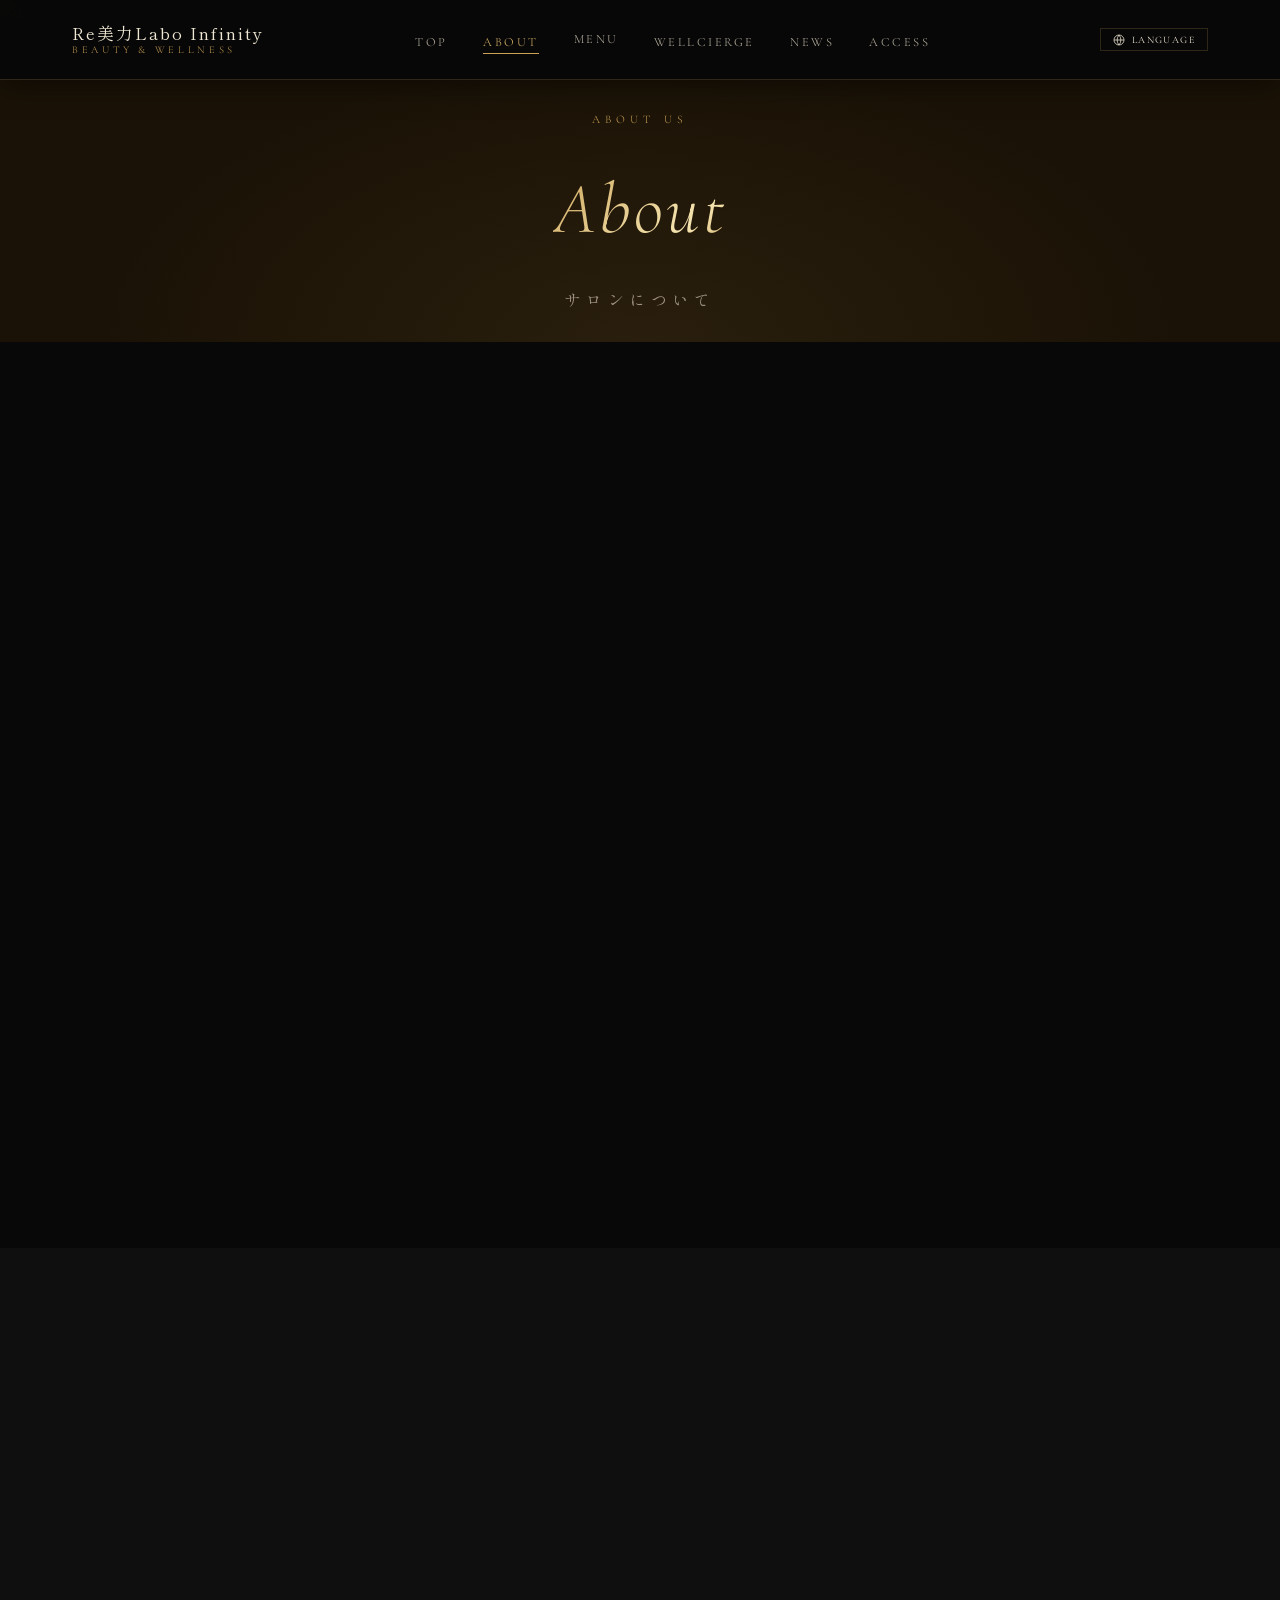
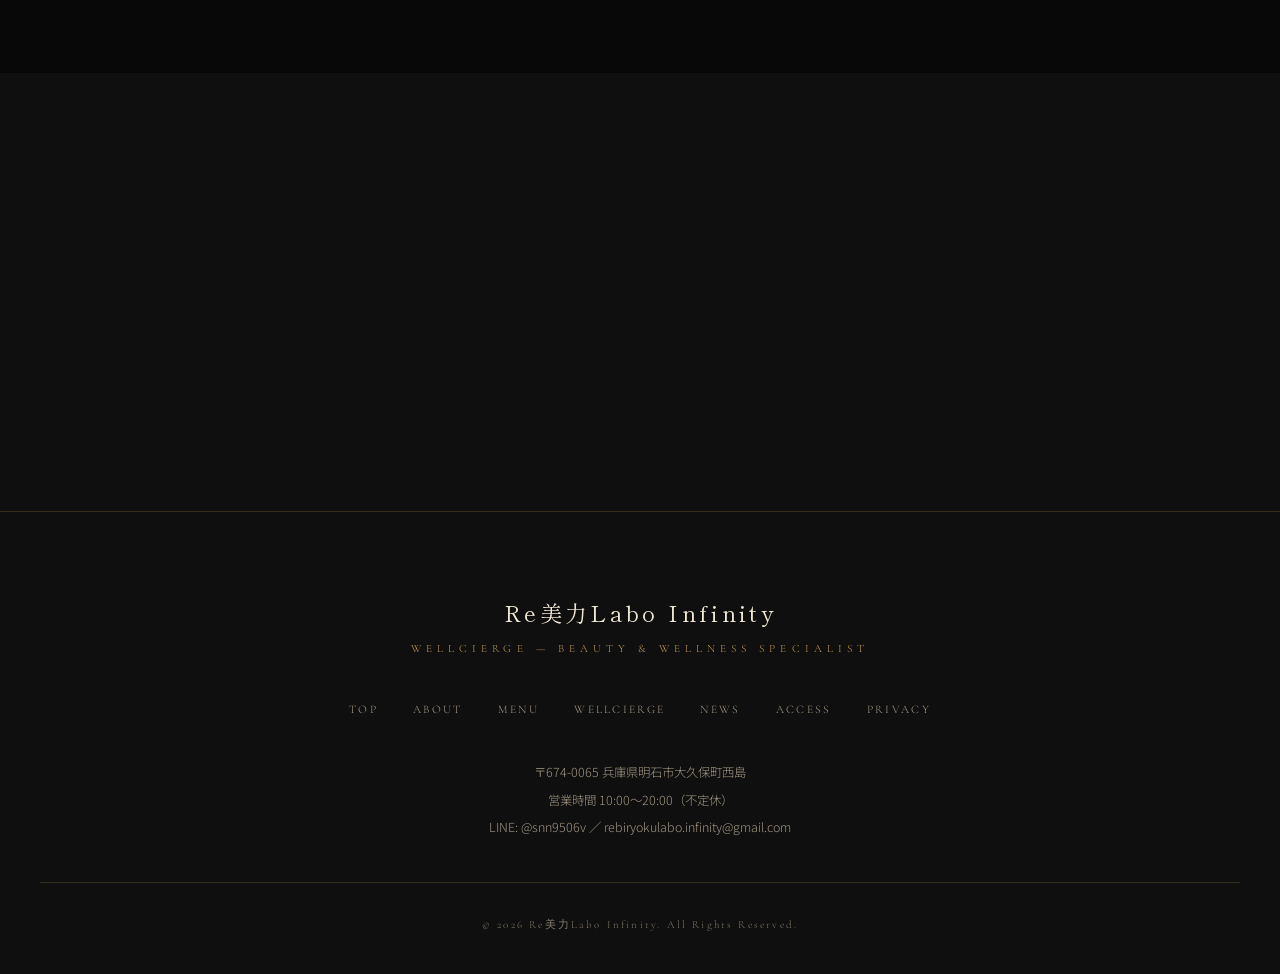
==== about.html @ 1c331833 "Add files via upload" ====
<!DOCTYPE html>
<html lang="ja">
<head>
  <meta charset="UTF-8">
  <meta name="viewport" content="width=device-width, initial-scale=1.0">
  <title>About | Re美力Labo Infinity</title>
  <meta name="description" content="Re美力Labo Infinityのコンセプトと想いをご紹介します。明石市の隠れ家サロン＆スクール。">
  <link rel="icon" type="image/png" href="images/logo-black店名無し.png">
  <meta property="og:site_name" content="Re美力Labo Infinity">
  <meta property="og:title" content="About | Re美力Labo Infinity">
  <meta property="og:description" content="Re美力Labo Infinityのコンセプトと想いをご紹介します。明石市の隠れ家サロン＆スクール。">
  <meta property="og:type" content="website">
  <meta property="og:url" content="https://rebiryoku-infinity.netlify.app/about.html">
  <meta property="og:image" content="https://rebiryoku-infinity.netlify.app/lp/images/サロンイメージ画像.png">
  <meta name="twitter:card" content="summary_large_image">
  <link rel="stylesheet" href="css/style.css">
</head>
<body>

  <!-- ===== HEADER ===== -->
  <header class="site-header scrolled" id="site-header">
    <nav class="nav-inner">
      <a href="index.html" class="site-logo">
        <span class="logo-main">Re美力Labo Infinity</span>
        <span class="logo-sub">Beauty &amp; Wellness</span>
      </a>
      <ul class="nav-links">
        <li><a href="index.html">Top</a></li>
        <li><a href="about.html" class="active">About</a></li>
        <li class="nav-menu-dropdown" id="nav-menu-dropdown">
          <a href="menu.html#salon" class="nav-menu-btn" id="nav-menu-btn">Menu</a>
          <ul class="nav-menu-list" role="menu">
            <li><a href="menu.html#salon" role="menuitem">Salon</a></li>
            <li><a href="menu.html#saloncar" role="menuitem">Salon Car</a></li>
            <li><a href="menu.html#school" role="menuitem">School</a></li>
          </ul>
        </li>
        <li><a href="wellcierge.html">Wellcierge</a></li>
        <li><a href="news.html">News</a></li>
        <li><a href="access.html">Access</a></li>
      </ul>
      <div class="lang-dropdown" id="lang-dropdown">
        <button class="lang-dropdown-btn" id="lang-dropdown-btn" aria-haspopup="true" aria-expanded="false">
          <svg width="12" height="12" viewBox="0 0 24 24" fill="none" stroke="currentColor" stroke-width="1.5"><circle cx="12" cy="12" r="10"/><path d="M2 12h20M12 2a15.3 15.3 0 010 20M12 2a15.3 15.3 0 000 20"/></svg>
          Language
        </button>
        <ul class="lang-dropdown-menu" role="menu">
          <li><button class="lang-option active" data-lang="ja" role="menuitem">日本語</button></li>
          <li><button class="lang-option" data-lang="en" role="menuitem">English</button></li>
          <li><button class="lang-option" data-lang="fr" role="menuitem">Français</button></li>
          <li><button class="lang-option" data-lang="zh-CN" role="menuitem">中文（简体）</button></li>
          <li><button class="lang-option" data-lang="zh-TW" role="menuitem">中文（繁體）</button></li>
          <li><button class="lang-option" data-lang="ko" role="menuitem">한국어</button></li>
        </ul>
      </div>
      <button class="hamburger" aria-label="メニュー">
        <span></span><span></span><span></span>
      </button>
    </nav>
  </header>

  <nav class="mobile-nav">
    <a href="index.html">Top</a>
    <a href="about.html">About</a>
    <a href="menu.html">Menu</a>
    <a href="wellcierge.html">Wellcierge</a>
    <a href="news.html">News</a>
    <a href="access.html">Access</a>
  </nav>

  <!-- ===== PAGE HERO ===== -->
  <div class="page-hero">
    <img class="page-hero-image" src="images/バナー１.png" alt="About" fetchpriority="high">
    <div class="page-hero-content">
      <span class="page-hero-tag">About Us</span>
      <h1 class="page-hero-title gold-text">About</h1>
      <p class="page-hero-title-jp">サロンについて</p>
    </div>
  </div>

  <!-- ===== CONCEPT ===== -->
  <section>
    <div class="section-inner">
      <div class="about-concept fade-in">
        <span class="section-tag">Our Philosophy</span>
        <h2 class="section-title" style="margin-bottom:2rem;">
          美しさは、外側だけではない。
        </h2>
        <div class="ornament">
          <div class="ornament-line"></div>
          <div class="ornament-diamond"></div>
          <div class="ornament-line"></div>
        </div>
        <p class="about-lead">
          「Re美力」——それは、あなたの中に眠る<br>
          本来の美しさを取り戻すこと。
        </p>
        <p class="about-body">
          現代の女性たちは毎日忙しく、自分自身のケアを後回しにしがちです。でも、本当の美しさは外側だけを整えることではありません。身体の内側から健康であること、心が満たされていること——そのすべてが揃ったとき、人は本当の輝きを放ちます。<br><br>
          Re美力Labo Infinityは、「美容」と「健康」を切り離して考えないサロンです。最先端の美容機器を使ったボディメイクから、頭蓋骨調整・よもぎ蒸し・耳ツボといった東洋医学的アプローチまで、お客様の状態に合わせた最適なケアをご提案します。<br><br>
          また、サロン施術だけでなく、知識と技術をお伝えするスクールも開講。「もっと多くの方に美と健康をお届けしたい」という想いから、各種認定講座も展開しています。<br><br>
          さらに、来店が難しい方のために移動サロンカーでのアウトリーチサービスも行っています。あなたのいる場所へ、本格的な美容体験をお届けします。
        </p>
      </div>
    </div>
  </section>

  <!-- ===== FEATURES ===== -->
  <section class="bg-medium">
    <div class="section-inner">
      <div class="section-header fade-in">
        <span class="section-tag">Features</span>
        <h2 class="section-title-en">What We Offer</h2>
        <div class="section-divider"></div>
        <p class="section-subtitle">Re美力Labo Infinityが選ばれる理由</p>
      </div>

      <div class="feature-grid">
        <div class="feature-item fade-in delay-1">
          <div class="feature-number">01</div>
          <div class="feature-title">トータルビューティケア</div>
          <p class="feature-desc">
            エステ・脂肪冷却・よもぎ蒸し・頭蓋骨調整など、外側と内側の両面からアプローチ。一つのサロンで多彩なケアが受けられます。
          </p>
        </div>
        <div class="feature-item fade-in delay-2">
          <div class="feature-number">02</div>
          <div class="feature-title">隠れ家プライベートサロン</div>
          <p class="feature-desc">
            完全プライベート空間の隠れ家サロン。周りの目を気にせず、自分だけの特別な時間をゆったりお過ごしいただけます。
          </p>
        </div>
        <div class="feature-item fade-in delay-3">
          <div class="feature-number">03</div>
          <div class="feature-title">移動サロンカー</div>
          <p class="feature-desc">
            来店が難しい方のために、本格サロン設備を搭載した移動サロンカーでご自宅やご希望の場所へお伺いします。
          </p>
        </div>
        <div class="feature-item fade-in delay-1">
          <div class="feature-number">04</div>
          <div class="feature-title">資格豊富なスペシャリスト</div>
          <p class="feature-desc">
            上級エステティシャン・健康管理士・コスメコンシェルジュなど多数の資格を持つWellciergeが、確かな知識と技術でサポートします。
          </p>
        </div>
        <div class="feature-item fade-in delay-2">
          <div class="feature-number">05</div>
          <div class="feature-title">プロが教えるスクール</div>
          <p class="feature-desc">
            頭蓋骨調整・脱毛・耳ツボなど、即戦力になる技術を習得できる各種認定講座を開講しています。サロン開業に向けたコンサルティングも可能です。
          </p>
        </div>
        <div class="feature-item fade-in delay-3">
          <div class="feature-number">06</div>
          <div class="feature-title">柔軟な営業時間</div>
          <p class="feature-desc">
            10:00〜20:00を基本に、営業時間外のご要望も応相談。お忙しい方のライフスタイルに合わせてご対応します。お気軽にご相談ください。
          </p>
        </div>
      </div>
    </div>
  </section>

  <!-- ===== CONCEPT IMAGE ===== -->
  <section>
    <div class="section-inner">
      <div class="concept-grid">
        <div class="concept-text fade-in-left">
          <span class="section-tag">Salon Car</span>
          <h2 class="section-title">あなたのもとへ、<br>サロンが来る。</h2>
          <div class="ornament">
            <div class="ornament-line"></div>
            <div class="ornament-diamond"></div>
            <div class="ornament-line"></div>
          </div>
          <p class="concept-body">
            「サロンに行きたいけど、なかなか時間が取れない」「子育て中で外出が難しい」——そんな悩みを抱える方はもちろん、「男性だけどケアに興味がある」「サロンに入るのはちょっと勇気がいる」と感じている方にも、移動サロンカーならご安心いただけます。完全プライベートな空間で、性別・年齢を問わずお気軽にご利用いただけます。<br><br>
            本格的なサロン設備を備えたカーに乗って、ご自宅やご希望の場所に直接お伺いします。場所を選ばず、プロの施術をご体験いただけます。<br><br>
            イベントや企業の福利厚生サービスとしてもご活用いただけます。社員の健康増進・リフレッシュに、職場の駐車場へお伺いすることも可能です。まずはお気軽にご相談ください。
          </p>
          <a href="menu.html" class="btn btn-gold"><span>サロンカーメニューを見る</span></a>
        </div>
        <div class="concept-image-wrap fade-in-right">
          <img src="images/TOPサロンカーメニューページ用画像.png" alt="移動サロンカー">
        </div>
      </div>
    </div>
  </section>

  <!-- ===== CTA ===== -->
  <section class="bg-medium" style="padding: 5rem 2rem; text-align: center;">
    <div class="section-inner">
      <div class="fade-in">
        <span class="section-tag">Let's Begin</span>
        <h2 class="section-title" style="margin-bottom:1rem;">まずはお気軽にご相談を</h2>
        <p class="section-subtitle" style="margin-top:0; margin-bottom:3rem;">
          初めての方もお気軽にどうぞ。<br>あなたに合ったメニューをご提案いたします。
        </p>
        <div class="sns-links">
          <a href="https://line.me/ti/p/@snn9506v" class="sns-link" target="_blank" rel="noopener">
            LINE で相談する
          </a>
          <a href="https://docs.google.com/forms/d/e/1FAIpQLSfiTeY6coS5xLp5Zf1o92QB1NUmzGNv9Fzl4UUfUg1ZlBwT3A/viewform?usp=header" class="sns-link" target="_blank" rel="noopener">
            お問い合わせフォーム
          </a>
        </div>
      </div>
    </div>
  </section>

  <!-- ===== FOOTER ===== -->
  <footer class="site-footer">
    <div class="footer-inner">
      <div class="footer-logo">Re美力Labo Infinity</div>
      <div class="footer-logo-sub">Wellcierge — Beauty &amp; Wellness Specialist</div>
      <nav class="footer-nav">
        <a href="index.html">Top</a>
        <a href="about.html">About</a>
        <a href="menu.html">Menu</a>
        <a href="wellcierge.html">Wellcierge</a>
        <a href="news.html">News</a>
        <a href="access.html">Access</a>
        <a href="privacy.html">Privacy</a>
      </nav>
      <div class="footer-info">
        〒674-0065 兵庫県明石市大久保町西島<br>
        営業時間 10:00〜20:00（不定休）<br>
        LINE: @snn9506v ／ rebiryokulabo.infinity@gmail.com
      </div>
      <div class="footer-copy">
        &copy; 2026 Re美力Labo Infinity. All Rights Reserved.
      </div>
    </div>
  </footer>

  <div id="google_translate_element" style="display:none;"></div>
  <script src="https://translate.google.com/translate_a/element.js?cb=googleTranslateElementInit"></script>
  <script src="js/news-data.js"></script>
  <script src="js/main.js"></script>
</body>
</html>
---- css/style.css ----
/* ===================================
   Re美力Labo Infinity - Main Stylesheet
   =================================== */

@import url('https://fonts.googleapis.com/css2?family=Cormorant+Garamond:ital,wght@0,300;0,400;0,500;0,600;1,300;1,400;1,500&family=Shippori+Mincho:wght@400;500;600;700&family=Noto+Sans+JP:wght@300;400;500&display=swap');

/* ===================================
   CSS Variables
   =================================== */
:root {
  --bg-dark: #080808;
  --bg-medium: #0f0f0f;
  --bg-card: #161616;
  --bg-card-hover: #1e1e1e;

  --gold: #C9A055;
  --gold-light: #DDB96B;
  --gold-pale: #E8CE90;
  --gold-shimmer: #F5E4B0;
  --cream: #F0E8D5;
  --rose-gold: #C4867A;

  --text-primary: #E8E0D0;
  --text-secondary: #C0B8A8;
  --text-muted: #A09585;

  --border-gold: rgba(201, 160, 85, 0.2);
  --border-gold-hover: rgba(201, 160, 85, 0.5);

  --font-jp-serif: 'Shippori Mincho', 'Times New Roman', serif;
  --font-en-serif: 'Cormorant Garamond', Georgia, serif;
  --font-jp-sans: 'Noto Sans JP', sans-serif;

  --transition: all 0.4s cubic-bezier(0.25, 0.46, 0.45, 0.94);
  --transition-fast: all 0.25s ease;

  --shadow-gold: 0 8px 40px rgba(201, 160, 85, 0.12);
  --shadow-card: 0 8px 40px rgba(0, 0, 0, 0.6);

  --max-width: 1200px;
  --nav-height: 80px;
}

/* ===================================
   Reset & Base
   =================================== */
*, *::before, *::after {
  box-sizing: border-box;
  margin: 0;
  padding: 0;
}

html {
  scroll-behavior: smooth;
}

body {
  background-color: var(--bg-dark);
  color: var(--text-primary);
  font-family: var(--font-jp-sans);
  font-weight: 300;
  line-height: 1.8;
  overflow-x: hidden;
}

img {
  max-width: 100%;
  height: auto;
  display: block;
}

a {
  color: inherit;
  text-decoration: none;
}

ul { list-style: none; }

/* ===================================
   Typography Utilities
   =================================== */
.section-tag {
  font-family: var(--font-en-serif);
  font-size: 0.72rem;
  letter-spacing: 0.4em;
  color: var(--gold);
  text-transform: uppercase;
  display: block;
  margin-bottom: 1rem;
}

.section-title {
  font-family: var(--font-jp-serif);
  font-size: clamp(1.8rem, 4vw, 2.8rem);
  font-weight: 500;
  line-height: 1.4;
  color: var(--cream);
}

.section-title-en {
  font-family: var(--font-en-serif);
  font-size: clamp(2rem, 5vw, 3.5rem);
  font-weight: 300;
  font-style: italic;
  color: var(--gold-pale);
  letter-spacing: 0.05em;
}

.section-subtitle {
  font-size: 0.88rem;
  color: var(--text-secondary);
  line-height: 2.2;
  margin-top: 1.5rem;
}

.gold-text {
  background: linear-gradient(
    135deg,
    var(--gold) 0%,
    var(--gold-shimmer) 45%,
    var(--gold) 65%,
    var(--gold-light) 100%
  );
  background-size: 200% auto;
  -webkit-background-clip: text;
  -webkit-text-fill-color: transparent;
  background-clip: text;
}

/* ===================================
   Header & Navigation
   =================================== */
.site-header {
  position: fixed;
  top: 0;
  left: 0;
  right: 0;
  z-index: 1000;
  height: var(--nav-height);
  transition: var(--transition);
}

.site-header.scrolled {
  background: rgba(8, 8, 8, 0.96);
  backdrop-filter: blur(20px);
  -webkit-backdrop-filter: blur(20px);
  border-bottom: 1px solid var(--border-gold);
  box-shadow: 0 4px 30px rgba(0, 0, 0, 0.5);
}

.nav-inner {
  max-width: var(--max-width);
  margin: 0 auto;
  padding: 0 2rem;
  height: 100%;
  display: flex;
  align-items: center;
  justify-content: space-between;
}

.site-logo {
  display: flex;
  flex-direction: column;
  line-height: 1.25;
  text-decoration: none;
}

.logo-main {
  font-family: var(--font-jp-serif);
  font-size: 1.05rem;
  color: var(--cream);
  letter-spacing: 0.12em;
}

.logo-sub {
  font-family: var(--font-en-serif);
  font-size: 0.65rem;
  letter-spacing: 0.35em;
  color: var(--gold);
  text-transform: uppercase;
}

.nav-links {
  display: flex;
  align-items: center;
  gap: 2.2rem;
}

.nav-links a {
  font-family: var(--font-en-serif);
  font-size: 0.78rem;
  letter-spacing: 0.2em;
  text-transform: uppercase;
  color: var(--text-secondary);
  transition: var(--transition-fast);
  position: relative;
}

.nav-links a::after {
  content: '';
  position: absolute;
  bottom: -4px;
  left: 0;
  width: 0;
  height: 1px;
  background: var(--gold);
  transition: width 0.3s ease;
}

.nav-links a:hover,
.nav-links a.active {
  color: var(--gold-light);
}

.nav-links a:hover::after,
.nav-links a.active::after {
  width: 100%;
}

/* Hamburger */
.hamburger {
  display: none;
  flex-direction: column;
  gap: 6px;
  background: none;
  border: none;
  cursor: pointer;
  padding: 5px;
}

.hamburger span {
  display: block;
  width: 24px;
  height: 1px;
  background: var(--cream);
  transition: var(--transition);
}

.hamburger.open span:nth-child(1) {
  transform: rotate(45deg) translate(5px, 5px);
}
.hamburger.open span:nth-child(2) {
  opacity: 0;
}
.hamburger.open span:nth-child(3) {
  transform: rotate(-45deg) translate(5px, -5px);
}

/* Mobile Nav */
.mobile-nav {
  display: none;
  position: fixed;
  top: var(--nav-height);
  left: 0;
  right: 0;
  bottom: 0;
  background: rgba(8, 8, 8, 0.98);
  backdrop-filter: blur(20px);
  z-index: 999;
  flex-direction: column;
  align-items: center;
  justify-content: center;
  gap: 2.5rem;
}

.mobile-nav.open {
  display: flex;
}

.mobile-nav a {
  font-family: var(--font-jp-serif);
  font-size: 1.25rem;
  color: var(--text-secondary);
  letter-spacing: 0.12em;
  transition: var(--transition-fast);
}

.mobile-nav a:hover {
  color: var(--gold-light);
}

/* ===================================
   Ornament / Divider
   =================================== */
.ornament {
  display: flex;
  align-items: center;
  gap: 1rem;
  margin: 1.5rem 0;
}

.ornament-line {
  flex: 1;
  height: 1px;
  background: linear-gradient(to right, transparent, var(--gold), transparent);
}

.ornament-diamond {
  width: 6px;
  height: 6px;
  background: var(--gold);
  transform: rotate(45deg);
  flex-shrink: 0;
}

.section-divider {
  width: 50px;
  height: 1px;
  background: var(--gold);
  margin: 1.5rem auto;
}

/* ===================================
   Hero — Top Page
   =================================== */
.hero {
  position: relative;
  height: 100vh;
  min-height: 600px;
  display: flex;
  align-items: center;
  justify-content: center;
  overflow: hidden;
  background: var(--bg-dark);
}

.hero-bg-gradient {
  position: absolute;
  inset: 0;
  background:
    radial-gradient(ellipse at 25% 60%, rgba(201, 160, 85, 0.07) 0%, transparent 55%),
    radial-gradient(ellipse at 75% 30%, rgba(196, 134, 122, 0.05) 0%, transparent 50%);
}

.hero-image {
  position: absolute;
  inset: 0;
  width: 100%;
  height: 100%;
  object-fit: cover;
  opacity: 0.18;
  filter: grayscale(20%);
}

.hero-overlay {
  position: absolute;
  inset: 0;
  background: linear-gradient(
    to bottom,
    rgba(8, 8, 8, 0.35) 0%,
    rgba(8, 8, 8, 0.1) 45%,
    rgba(8, 8, 8, 0.75) 100%
  );
}

.hero-content {
  position: relative;
  z-index: 2;
  text-align: center;
  padding: 0 2rem;
  max-width: 900px;
}

.hero-tag {
  font-family: var(--font-en-serif);
  font-size: 0.72rem;
  letter-spacing: 0.55em;
  color: var(--gold);
  text-transform: uppercase;
  display: block;
  margin-bottom: 2rem;
  opacity: 0;
  animation: fadeInDown 1s ease 0.4s forwards;
}

.hero-title-jp {
  font-family: var(--font-jp-serif);
  font-size: clamp(2.8rem, 8vw, 5.5rem);
  font-weight: 500;
  color: var(--cream);
  line-height: 1.2;
  margin-bottom: 0.5rem;
  opacity: 0;
  animation: fadeInUp 1.2s ease 0.7s forwards;
}

.hero-title-en {
  font-family: var(--font-en-serif);
  font-size: clamp(1.1rem, 2.5vw, 1.8rem);
  font-weight: 300;
  font-style: italic;
  letter-spacing: 0.2em;
  color: var(--gold-pale);
  margin-bottom: 2.5rem;
  opacity: 0;
  animation: fadeInUp 1.2s ease 1s forwards;
}

.hero-catchcopy {
  font-family: var(--font-jp-serif);
  font-size: clamp(0.85rem, 1.8vw, 1.05rem);
  color: var(--text-secondary);
  letter-spacing: 0.2em;
  line-height: 2.2;
  margin-bottom: 3.5rem;
  opacity: 0;
  animation: fadeInUp 1.2s ease 1.3s forwards;
}

.hero-buttons {
  display: flex;
  gap: 1.5rem;
  justify-content: center;
  flex-wrap: wrap;
  opacity: 0;
  animation: fadeInUp 1.2s ease 1.6s forwards;
}

.scroll-indicator {
  position: absolute;
  bottom: 2.5rem;
  left: 50%;
  transform: translateX(-50%);
  display: flex;
  flex-direction: column;
  align-items: center;
  gap: 0.6rem;
  opacity: 0;
  animation: fadeIn 1s ease 2.2s forwards;
}

.scroll-indicator span {
  font-family: var(--font-en-serif);
  font-size: 0.6rem;
  letter-spacing: 0.35em;
  color: var(--gold);
  text-transform: uppercase;
}

.scroll-line {
  width: 1px;
  height: 50px;
  background: linear-gradient(to bottom, var(--gold), transparent);
  animation: scrollDown 2s ease infinite;
}

/* ===================================
   Page Hero (Inner Pages)
   =================================== */
.page-hero {
  position: relative;
  height: 38vh;
  min-height: 260px;
  display: flex;
  align-items: center;
  justify-content: center;
  overflow: hidden;
  background: #1a1206;
  padding-top: var(--nav-height);
}

.page-hero::before {
  content: '';
  position: absolute;
  inset: 0;
  background:
    radial-gradient(ellipse at 50% 100%, rgba(201, 160, 85, 0.09) 0%, transparent 60%);
}

.page-hero-image {
  position: absolute;
  inset: 0;
  width: 100%;
  height: 100%;
  object-fit: cover;
  opacity: 0.1;
  filter: grayscale(30%);
}

.page-hero-content {
  position: relative;
  z-index: 2;
  text-align: center;
  padding: 0 2rem;
}

.page-hero-tag {
  font-family: var(--font-en-serif);
  font-size: 0.72rem;
  letter-spacing: 0.45em;
  color: var(--gold);
  text-transform: uppercase;
  display: block;
  margin-bottom: 1rem;
}

.page-hero-title {
  font-family: var(--font-en-serif);
  font-size: clamp(2.5rem, 6vw, 4.5rem);
  font-weight: 300;
  font-style: italic;
  color: var(--cream);
  letter-spacing: 0.05em;
}

.page-hero-title-jp {
  font-family: var(--font-jp-serif);
  font-size: clamp(0.85rem, 1.5vw, 1rem);
  color: var(--text-muted);
  letter-spacing: 0.35em;
  margin-top: 0.6rem;
}

/* ===================================
   Buttons
   =================================== */
.btn {
  display: inline-block;
  padding: 0.9rem 2.5rem;
  font-family: var(--font-en-serif);
  font-size: 0.82rem;
  letter-spacing: 0.28em;
  text-transform: uppercase;
  cursor: pointer;
  transition: var(--transition);
  position: relative;
  overflow: hidden;
  border: none;
}

.btn-gold {
  border: 1px solid var(--gold);
  color: var(--gold);
  background: transparent;
}

.btn-gold::before {
  content: '';
  position: absolute;
  inset: 0;
  background: var(--gold);
  transform: translateX(-101%);
  transition: transform 0.4s ease;
}

.btn-gold:hover {
  color: var(--bg-dark);
}

.btn-gold:hover::before {
  transform: translateX(0);
}

.btn-gold span {
  position: relative;
  z-index: 1;
}

.btn-outline {
  border: 1px solid var(--border-gold-hover);
  color: var(--text-secondary);
  background: transparent;
}

.btn-outline:hover {
  border-color: var(--gold);
  color: var(--gold-light);
}

/* ===================================
   Sections
   =================================== */
section {
  padding: 6rem 2rem;
}

.section-inner {
  max-width: var(--max-width);
  margin: 0 auto;
}

.section-header {
  text-align: center;
  margin-bottom: 4rem;
}

.bg-medium {
  background: var(--bg-medium);
}

/* ===================================
   Concept Section (Top Page)
   =================================== */
.concept-grid {
  display: grid;
  grid-template-columns: 1fr 1fr;
  gap: 6rem;
  align-items: center;
}

.concept-image-wrap {
  position: relative;
}

.concept-image-wrap::before {
  display: none;
}

.concept-image-wrap img {
  position: relative;
  z-index: 1;
  width: 100%;
  height: 520px;
  object-fit: cover;
  filter: grayscale(15%);
}

.concept-text {
  padding: 1rem 0;
}

.concept-lead {
  font-family: var(--font-jp-serif);
  font-size: clamp(1.25rem, 2.5vw, 1.65rem);
  color: var(--cream);
  line-height: 1.9;
  margin-bottom: 2rem;
}

.concept-body {
  font-size: 0.88rem;
  color: var(--text-secondary);
  line-height: 2.4;
  margin-bottom: 2.5rem;
}

/* ===================================
   Services Grid (Top Page)
   =================================== */
.services-grid {
  display: grid;
  grid-template-columns: repeat(3, 1fr);
  gap: 2px;
}

.service-card {
  position: relative;
  overflow: hidden;
  aspect-ratio: 3/4;
  cursor: pointer;
  display: block;
}

.service-card img {
  width: 100%;
  height: 100%;
  object-fit: cover;
  transition: transform 0.8s ease;
  filter: grayscale(25%);
}

.service-card::after {
  content: '';
  position: absolute;
  inset: 0;
  background: linear-gradient(
    to bottom,
    transparent 25%,
    rgba(8, 8, 8, 0.88) 100%
  );
  transition: background 0.4s ease;
}

.service-card:hover img {
  transform: scale(1.06);
}

.service-card:hover::after {
  background: linear-gradient(
    to bottom,
    rgba(8, 8, 8, 0.15) 0%,
    rgba(8, 8, 8, 0.92) 100%
  );
}

.service-card-content {
  position: absolute;
  bottom: 0;
  left: 0;
  right: 0;
  padding: 2rem;
  z-index: 2;
}

.service-card-tag {
  font-family: var(--font-en-serif);
  font-size: 0.68rem;
  letter-spacing: 0.35em;
  color: var(--gold);
  text-transform: uppercase;
  display: block;
  margin-bottom: 0.5rem;
}

.service-card-title {
  font-family: var(--font-jp-serif);
  font-size: 1.15rem;
  color: var(--cream);
  margin-bottom: 0.5rem;
}

.service-card-arrow {
  font-family: var(--font-en-serif);
  font-size: 0.7rem;
  letter-spacing: 0.2em;
  color: var(--gold);
  text-transform: uppercase;
  opacity: 0;
  transform: translateX(-8px);
  transition: var(--transition);
}

.service-card:hover .service-card-arrow {
  opacity: 1;
  transform: translateX(0);
}

/* ===================================
   Wellcierge Preview (Top Page)
   =================================== */
.wellcierge-preview {
  display: grid;
  grid-template-columns: 1fr 1fr;
  gap: 6rem;
  align-items: center;
}

.wellcierge-preview-image {
  position: relative;
  order: 2;
}

.wellcierge-preview-image::after {
  content: '';
  position: absolute;
  top: 18px;
  left: 18px;
  right: -18px;
  bottom: -18px;
  border: 1px solid var(--border-gold);
  z-index: 0;
  pointer-events: none;
}

.wellcierge-preview-image img {
  position: relative;
  z-index: 1;
  width: 100%;
  height: 500px;
  object-fit: cover;
  filter: grayscale(15%);
}

.wellcierge-preview-text {
  order: 1;
}

.wellcierge-name {
  font-family: var(--font-en-serif);
  font-size: clamp(2rem, 4vw, 3rem);
  font-style: italic;
  color: var(--gold-pale);
  letter-spacing: 0.05em;
  margin-bottom: 0.25rem;
}

.wellcierge-subtitle {
  font-family: var(--font-en-serif);
  font-size: 0.78rem;
  letter-spacing: 0.28em;
  color: var(--gold);
  text-transform: uppercase;
  margin-bottom: 2rem;
}

/* ===================================
   News Preview (Top Page)
   =================================== */
.news-preview-list {
  display: grid;
  gap: 0;
}

.news-preview-item {
  display: grid;
  grid-template-columns: 110px 1fr;
  gap: 2rem;
  padding: 1.8rem 0;
  border-bottom: 1px solid var(--border-gold);
  align-items: start;
  transition: var(--transition-fast);
}

.news-preview-item:first-child {
  border-top: 1px solid var(--border-gold);
}

.news-preview-item:hover .news-preview-title {
  color: var(--gold-light);
}

.news-preview-date {
  font-family: var(--font-en-serif);
  font-size: 0.82rem;
  color: var(--gold);
  letter-spacing: 0.1em;
  padding-top: 0.15rem;
}

.news-preview-category {
  display: inline-block;
  font-size: 0.62rem;
  letter-spacing: 0.15em;
  text-transform: uppercase;
  color: var(--text-muted);
  border: 1px solid var(--border-gold);
  padding: 0.15rem 0.6rem;
  margin-bottom: 0.4rem;
}

.news-preview-title {
  font-family: var(--font-jp-serif);
  font-size: 0.95rem;
  color: var(--cream);
  transition: var(--transition-fast);
  line-height: 1.6;
}

/* ===================================
   Access Preview (Top Page)
   =================================== */
.access-preview-grid {
  display: grid;
  grid-template-columns: 1fr 1fr;
  gap: 4rem;
  align-items: center;
}

.access-preview-info {
  display: flex;
  flex-direction: column;
  gap: 1.5rem;
}

.info-item dt {
  font-family: var(--font-en-serif);
  font-size: 0.7rem;
  letter-spacing: 0.35em;
  color: var(--gold);
  text-transform: uppercase;
  margin-bottom: 0.3rem;
}

.info-item dd {
  font-family: var(--font-jp-serif);
  font-size: 0.95rem;
  color: var(--cream);
  line-height: 1.8;
}

/* ===================================
   Menu Page
   =================================== */
.menu-tabs {
  display: flex;
  justify-content: center;
  border-bottom: 1px solid var(--border-gold);
  margin-bottom: 4rem;
  gap: 0;
  overflow-x: auto;
}

.menu-tab {
  padding: 1rem 2.5rem;
  font-family: var(--font-en-serif);
  font-size: 0.82rem;
  letter-spacing: 0.22em;
  color: var(--text-muted);
  cursor: pointer;
  transition: var(--transition-fast);
  background: none;
  border: none;
  position: relative;
  text-transform: uppercase;
  white-space: nowrap;
}

.menu-tab::after {
  content: '';
  position: absolute;
  bottom: -1px;
  left: 0;
  right: 0;
  height: 2px;
  background: var(--gold);
  transform: scaleX(0);
  transition: transform 0.3s ease;
}

.menu-tab.active {
  color: var(--gold-light);
}

.menu-tab.active::after {
  transform: scaleX(1);
}

.menu-panel {
  display: none;
}

.menu-panel.active {
  display: block;
  animation: fadeIn 0.4s ease;
}

.menu-section-title {
  font-family: var(--font-jp-serif);
  font-size: 1.3rem;
  color: var(--gold-pale);
  letter-spacing: 0.1em;
  margin-bottom: 2rem;
  padding-bottom: 1rem;
  border-bottom: 1px solid var(--border-gold);
}

.menu-grid {
  display: grid;
  grid-template-columns: repeat(auto-fill, minmax(290px, 1fr));
  gap: 1.5rem;
  margin-bottom: 3rem;
}

.menu-item {
  background: var(--bg-card);
  border: 1px solid var(--border-gold);
  padding: 2rem;
  transition: var(--transition);
  position: relative;
  overflow: hidden;
}

.menu-item::before {
  content: '';
  position: absolute;
  top: 0;
  left: 0;
  width: 2px;
  height: 0;
  background: linear-gradient(to bottom, var(--gold), var(--rose-gold));
  transition: height 0.4s ease;
}

.menu-item:hover {
  border-color: var(--border-gold-hover);
  background: var(--bg-card-hover);
  transform: translateY(-4px);
  box-shadow: var(--shadow-gold);
}

.menu-item:hover::before {
  height: 100%;
}

.menu-item-name {
  font-family: var(--font-jp-serif);
  font-size: 1.05rem;
  color: var(--cream);
  margin-bottom: 0.75rem;
  line-height: 1.5;
}

.menu-item-desc {
  font-size: 0.8rem;
  color: rgba(192, 184, 168, 0.82);
  font-weight: 300;
  line-height: 1.95;
  margin-bottom: 1.5rem;
}

.menu-item-price {
  font-family: var(--font-en-serif);
  font-size: 0.78rem;
  color: var(--gold);
  display: flex;
  align-items: baseline;
  gap: 0.25rem;
  margin-top: auto;
}

.menu-item-price span {
  font-size: 1.45rem;
  color: var(--gold-light);
  font-family: var(--font-en-serif);
  font-weight: 400;
  letter-spacing: 0.02em;
}

.menu-item-tag {
  display: inline-block;
  font-size: 0.6rem;
  letter-spacing: 0.15em;
  padding: 2px 9px;
  border: 1px solid var(--gold);
  color: var(--gold);
  font-family: var(--font-jp-sans);
  font-weight: 300;
  margin-bottom: 0.75rem;
  text-transform: uppercase;
}

.menu-note {
  font-size: 0.78rem;
  color: var(--text-muted);
  line-height: 2;
  padding: 1.5rem;
  border: 1px solid var(--border-gold);
  background: var(--bg-card);
  margin-top: 1rem;
}

/* Menu Panel Hero */
.menu-panel-hero {
  position: relative;
  width: 100%;
  height: 260px;
  overflow: hidden;
  margin-bottom: 4rem;
  border-radius: 2px;
}
.menu-panel-hero img {
  width: 100%;
  height: 100%;
  object-fit: cover;
  filter: brightness(0.45);
}
.menu-panel-hero-content {
  position: absolute;
  inset: 0;
  display: flex;
  flex-direction: column;
  align-items: center;
  justify-content: center;
  text-align: center;
  padding: 2rem;
}
.menu-panel-hero-en {
  font-family: var(--font-en-serif);
  font-size: 0.65rem;
  letter-spacing: 0.35em;
  color: var(--gold);
  text-transform: uppercase;
  margin-bottom: 0.8rem;
}
.menu-panel-hero-title {
  font-family: var(--font-en-serif);
  font-size: clamp(2rem, 5vw, 3.2rem);
  font-weight: 300;
  letter-spacing: 0.2em;
  color: var(--cream);
  font-style: italic;
  margin-bottom: 1rem;
}
.menu-panel-hero-subtitle {
  font-size: 0.72rem;
  color: rgba(212, 192, 148, 0.75);
  letter-spacing: 0.15em;
  font-family: var(--font-jp-sans);
  font-weight: 300;
}

/* Menu section mid-banner */
.menu-mid-banner {
  position: relative;
  width: 100%;
  height: 200px;
  overflow: hidden;
  margin: 1rem 0 3.5rem;
  border-radius: 2px;
}
.menu-mid-banner img {
  width: 100%;
  height: 100%;
  object-fit: cover;
  filter: brightness(0.4);
}
.menu-mid-banner-text {
  position: absolute;
  inset: 0;
  display: flex;
  flex-direction: column;
  align-items: center;
  justify-content: center;
  text-align: center;
}
.menu-mid-banner-text p {
  font-family: var(--font-jp-serif);
  font-size: clamp(1rem, 2.5vw, 1.4rem);
  font-weight: 400;
  color: var(--cream);
  letter-spacing: 0.12em;
  line-height: 1.8;
}

/* Menu feature card — wide side-by-side image layout */
.menu-feature-card {
  display: grid;
  grid-template-columns: 38% 1fr;
  background: var(--bg-card);
  border: 1px solid var(--border-gold);
  overflow: hidden;
  margin-bottom: 3rem;
  position: relative;
  transition: border-color 0.4s ease, box-shadow 0.4s ease;
}
.menu-feature-card:hover {
  border-color: var(--border-gold-hover);
  box-shadow: var(--shadow-gold);
}
.menu-feature-img {
  width: 100%;
  height: 100%;
  min-height: 270px;
  object-fit: cover;
  filter: brightness(0.82);
  transition: transform 0.7s ease, filter 0.4s ease;
  display: block;
}
.menu-feature-card:hover .menu-feature-img {
  transform: scale(1.04);
  filter: brightness(0.9);
}
.menu-feature-body {
  padding: 2.5rem;
  display: flex;
  flex-direction: column;
  justify-content: center;
  gap: 0.5rem;
}
.menu-feature-body .menu-item-desc {
  margin-bottom: 1rem;
}
.menu-feature-body .menu-item-price {
  margin-top: 0.5rem;
}

@media (max-width: 650px) {
  .menu-feature-card {
    grid-template-columns: 1fr;
  }
  .menu-feature-img {
    height: 230px;
    min-height: unset;
  }
  .menu-feature-body {
    padding: 1.5rem;
  }
}

/* ===================================
   About Page
   =================================== */
.about-concept {
  max-width: 800px;
  margin: 0 auto;
  text-align: center;
}

.about-lead {
  font-family: var(--font-jp-serif);
  font-size: clamp(1.3rem, 2.5vw, 1.7rem);
  color: var(--cream);
  line-height: 2;
  margin-bottom: 3rem;
}

.about-body {
  font-size: 0.9rem;
  color: var(--text-secondary);
  line-height: 2.5;
  text-align: left;
}

.feature-grid {
  display: grid;
  grid-template-columns: repeat(3, 1fr);
  gap: 2rem;
  margin-top: 5rem;
}

.feature-item {
  text-align: center;
  padding: 3rem 2rem;
  border: 1px solid var(--border-gold-hover);
  background: var(--bg-card);
  box-shadow: var(--shadow-gold);
  cursor: default;
}

.feature-number {
  font-family: var(--font-en-serif);
  font-size: 3rem;
  font-style: italic;
  color: var(--gold);
  opacity: 0.4;
  line-height: 1;
  margin-bottom: 1.5rem;
}

.feature-title {
  font-family: var(--font-jp-serif);
  font-size: 1.1rem;
  color: var(--cream);
  margin-bottom: 1rem;
}

.feature-desc {
  font-size: 0.8rem;
  color: rgba(200, 185, 160, 0.85);
  line-height: 2;
}

/* ===================================
   Wellcierge Page
   =================================== */
.profile-grid {
  display: grid;
  grid-template-columns: 360px 1fr;
  gap: 6rem;
  align-items: start;
}

.profile-image-wrap {
  position: sticky;
  top: calc(var(--nav-height) + 2rem);
}

.profile-image-wrap::before {
  content: '';
  position: absolute;
  top: 20px;
  left: 20px;
  right: -20px;
  bottom: -20px;
  border: 1px solid var(--border-gold);
  z-index: 0;
  pointer-events: none;
}

.profile-image-wrap img {
  position: relative;
  z-index: 1;
  width: 100%;
  aspect-ratio: 3/4;
  object-fit: cover;
  filter: grayscale(10%);
}

.profile-name-en {
  font-family: var(--font-en-serif);
  font-size: 2.2rem;
  font-style: italic;
  color: var(--gold-pale);
  letter-spacing: 0.05em;
  margin-bottom: 0.2rem;
}

.profile-title {
  font-family: var(--font-en-serif);
  font-size: 0.75rem;
  letter-spacing: 0.3em;
  color: var(--gold);
  text-transform: uppercase;
  margin-bottom: 0.75rem;
}

.profile-name-jp {
  font-family: var(--font-jp-serif);
  font-size: 1.4rem;
  color: var(--cream);
  letter-spacing: 0.1em;
}

.qualifications-list {
  display: flex;
  flex-wrap: wrap;
  gap: 0.6rem;
  margin-top: 2rem;
}

.qual-tag {
  display: inline-block;
  padding: 0.4rem 1rem;
  border: 1px solid var(--border-gold);
  font-size: 0.72rem;
  color: var(--gold-light);
  letter-spacing: 0.05em;
  transition: var(--transition-fast);
}

.qual-tag:hover {
  border-color: var(--gold);
  background: rgba(201, 160, 85, 0.05);
}

.profile-section-heading {
  font-family: var(--font-en-serif);
  font-size: 0.72rem;
  letter-spacing: 0.4em;
  color: var(--gold);
  text-transform: uppercase;
  margin-bottom: 1rem;
  margin-top: 3rem;
  padding-bottom: 0.75rem;
  border-bottom: 1px solid var(--border-gold);
}

.profile-text {
  font-size: 0.88rem;
  color: var(--text-secondary);
  line-height: 2.4;
  margin-top: 0.5rem;
}

/* ===================================
   News Page
   =================================== */
.news-grid {
  display: grid;
  gap: 0;
}

.news-item {
  display: grid;
  grid-template-columns: 120px 1fr;
  gap: 2.5rem;
  padding: 2rem 0;
  border-bottom: 1px solid var(--border-gold);
  transition: var(--transition-fast);
  align-items: start;
  cursor: pointer;
}

.news-item:first-child {
  border-top: 1px solid var(--border-gold);
}

.news-item:hover .news-title {
  color: var(--gold-light);
}

.news-date {
  font-family: var(--font-en-serif);
  font-size: 0.82rem;
  color: var(--gold);
  letter-spacing: 0.1em;
  padding-top: 0.2rem;
}

.news-category {
  display: inline-block;
  font-size: 0.62rem;
  letter-spacing: 0.15em;
  text-transform: uppercase;
  color: var(--text-muted);
  border: 1px solid var(--border-gold);
  padding: 0.15rem 0.6rem;
  margin-bottom: 0.5rem;
}

.news-title {
  font-family: var(--font-jp-serif);
  font-size: 1rem;
  color: var(--cream);
  transition: var(--transition-fast);
  line-height: 1.6;
}

.news-excerpt {
  font-size: 0.78rem;
  color: var(--text-muted);
  margin-top: 0.5rem;
  line-height: 1.9;
}

/* ===================================
   Access Page
   =================================== */
.access-grid {
  display: grid;
  grid-template-columns: 1fr 1fr;
  gap: 5rem;
  align-items: start;
}

.access-dl dt {
  font-family: var(--font-en-serif);
  font-size: 0.7rem;
  letter-spacing: 0.35em;
  color: var(--gold);
  text-transform: uppercase;
  margin-bottom: 0.4rem;
  margin-top: 2.5rem;
}

.access-dl dt:first-child {
  margin-top: 0;
}

.access-dl dd {
  font-family: var(--font-jp-serif);
  font-size: 0.95rem;
  color: var(--cream);
  line-height: 1.9;
}

.access-dl dd a {
  color: var(--gold-light);
  transition: var(--transition-fast);
  text-decoration: underline;
  text-underline-offset: 3px;
  text-decoration-color: var(--border-gold);
}

.access-dl dd a:hover {
  color: var(--gold-shimmer);
  text-decoration-color: var(--gold);
}

.map-wrap {
  position: relative;
  aspect-ratio: 4/3;
  background: var(--bg-card);
  border: 1px solid var(--border-gold);
  overflow: hidden;
}

.map-wrap iframe {
  width: 100%;
  height: 100%;
  border: none;
  filter: grayscale(40%) brightness(0.8) contrast(1.1);
  opacity: 0.85;
}

/* Contact Form */
.contact-section {
  background: var(--bg-medium);
}

.contact-form {
  max-width: 700px;
  margin: 0 auto;
}

.form-row {
  display: grid;
  grid-template-columns: 1fr 1fr;
  gap: 1.5rem;
}

.form-group {
  margin-bottom: 1.5rem;
}

.form-group label {
  display: block;
  font-family: var(--font-en-serif);
  font-size: 0.7rem;
  letter-spacing: 0.28em;
  color: var(--gold);
  text-transform: uppercase;
  margin-bottom: 0.6rem;
}

.form-group input,
.form-group textarea,
.form-group select {
  width: 100%;
  background: var(--bg-card);
  border: 1px solid var(--border-gold);
  color: var(--cream);
  padding: 0.85rem 1rem;
  font-family: var(--font-jp-sans);
  font-size: 0.88rem;
  font-weight: 300;
  transition: var(--transition-fast);
  outline: none;
  -webkit-appearance: none;
  border-radius: 0;
}

.form-group input:focus,
.form-group textarea:focus,
.form-group select:focus {
  border-color: var(--gold);
  box-shadow: 0 0 0 3px rgba(201, 160, 85, 0.08);
}

.form-group input::placeholder,
.form-group textarea::placeholder {
  color: var(--text-muted);
}

.form-group textarea {
  min-height: 160px;
  resize: vertical;
}

.form-submit {
  text-align: center;
  margin-top: 2.5rem;
}

/* SNS Links */
.sns-section {
  padding: 4rem 2rem;
  text-align: center;
  border-top: 1px solid var(--border-gold);
}

.sns-links {
  display: flex;
  gap: 1.5rem;
  justify-content: center;
  margin-top: 2rem;
  flex-wrap: wrap;
}

.sns-link {
  display: flex;
  align-items: center;
  gap: 0.75rem;
  padding: 0.85rem 2rem;
  border: 1px solid var(--border-gold);
  color: var(--text-secondary);
  font-family: var(--font-en-serif);
  font-size: 0.82rem;
  letter-spacing: 0.18em;
  transition: var(--transition-fast);
}

.sns-link:hover {
  border-color: var(--gold);
  color: var(--gold-light);
}

/* ===================================
   Footer
   =================================== */
.site-footer {
  background: var(--bg-medium);
  border-top: 1px solid var(--border-gold);
  padding: 5rem 2rem 2.5rem;
}

.footer-inner {
  max-width: var(--max-width);
  margin: 0 auto;
  text-align: center;
}

.footer-logo {
  font-family: var(--font-jp-serif);
  font-size: 1.4rem;
  color: var(--cream);
  letter-spacing: 0.15em;
  margin-bottom: 0.4rem;
}

.footer-logo-sub {
  font-family: var(--font-en-serif);
  font-size: 0.7rem;
  letter-spacing: 0.45em;
  color: var(--gold);
  text-transform: uppercase;
  margin-bottom: 2.5rem;
}

.footer-nav {
  display: flex;
  justify-content: center;
  gap: 2.2rem;
  margin-bottom: 2.5rem;
  flex-wrap: wrap;
}

.footer-nav a {
  font-family: var(--font-en-serif);
  font-size: 0.72rem;
  letter-spacing: 0.2em;
  color: rgba(210, 195, 170, 0.8);
  text-transform: uppercase;
  transition: var(--transition-fast);
}

.footer-nav a:hover {
  color: var(--gold);
}

.footer-info {
  font-size: 0.78rem;
  color: rgba(210, 195, 170, 0.75);
  line-height: 2.2;
  margin-bottom: 2.5rem;
}

.footer-copy {
  font-family: var(--font-en-serif);
  font-size: 0.68rem;
  letter-spacing: 0.2em;
  color: rgba(210, 195, 170, 0.6);
  padding-top: 2rem;
  border-top: 1px solid var(--border-gold);
}

/* ===================================
   Scroll Animations
   =================================== */
.fade-in {
  opacity: 0;
  transform: translateY(28px);
  transition: opacity 0.85s ease, transform 0.85s ease;
}

.fade-in.visible {
  opacity: 1;
  transform: translateY(0);
}

.fade-in-left {
  opacity: 0;
  transform: translateX(-35px);
  transition: opacity 0.85s ease, transform 0.85s ease;
}

.fade-in-left.visible {
  opacity: 1;
  transform: translateX(0);
}

.fade-in-right {
  opacity: 0;
  transform: translateX(35px);
  transition: opacity 0.85s ease, transform 0.85s ease;
}

.fade-in-right.visible {
  opacity: 1;
  transform: translateX(0);
}

.delay-1 { transition-delay: 0.1s; }
.delay-2 { transition-delay: 0.2s; }
.delay-3 { transition-delay: 0.3s; }
.delay-4 { transition-delay: 0.4s; }

/* ===================================
   Keyframes
   =================================== */
@keyframes fadeInUp {
  from { opacity: 0; transform: translateY(30px); }
  to   { opacity: 1; transform: translateY(0); }
}

@keyframes fadeInDown {
  from { opacity: 0; transform: translateY(-20px); }
  to   { opacity: 1; transform: translateY(0); }
}

@keyframes fadeIn {
  from { opacity: 0; }
  to   { opacity: 1; }
}

@keyframes scrollDown {
  0%   { transform: scaleY(0); transform-origin: top; }
  49%  { transform: scaleY(1); transform-origin: top; }
  51%  { transform: scaleY(1); transform-origin: bottom; }
  100% { transform: scaleY(0); transform-origin: bottom; }
}

/* ===================================
   Responsive
   =================================== */
@media (max-width: 1024px) {
  .concept-grid,
  .wellcierge-preview {
    grid-template-columns: 1fr;
    gap: 3.5rem;
  }

  .wellcierge-preview-image {
    order: 1;
  }

  .wellcierge-preview-text {
    order: 2;
  }

  .profile-grid {
    grid-template-columns: 280px 1fr;
    gap: 3.5rem;
  }

  .services-grid {
    grid-template-columns: repeat(2, 1fr);
  }

  .feature-grid {
    grid-template-columns: repeat(2, 1fr);
  }

  .access-grid {
    grid-template-columns: 1fr;
    gap: 3rem;
  }
}

@media (max-width: 768px) {
  :root {
    --nav-height: 70px;
  }

  section {
    padding: 4rem 1.5rem;
  }

  .nav-links {
    display: none;
  }

  .hamburger {
    display: flex;
  }

  .concept-grid {
    grid-template-columns: 1fr;
    gap: 3rem;
  }

  .concept-image-wrap::before {
    display: none;
  }

  .profile-grid {
    grid-template-columns: 1fr;
    gap: 3rem;
  }

  .profile-image-wrap {
    position: static;
    max-width: 280px;
    margin: 0 auto;
  }

  .profile-image-wrap::before {
    display: none;
  }

  .services-grid {
    grid-template-columns: 1fr;
  }

  .feature-grid {
    grid-template-columns: 1fr;
  }

  .news-item,
  .news-preview-item {
    grid-template-columns: 1fr;
    gap: 0.5rem;
  }

  .access-grid {
    grid-template-columns: 1fr;
    gap: 3rem;
  }

  .form-row {
    grid-template-columns: 1fr;
  }

  .sns-links {
    flex-direction: column;
    align-items: center;
  }

  .footer-nav {
    gap: 1.5rem;
  }

  .hero-buttons {
    flex-direction: column;
    align-items: center;
  }

  .menu-tab {
    padding: 0.85rem 1.5rem;
    font-size: 0.75rem;
  }

  .wellcierge-preview-image::after {
    display: none;
  }
}

@media (max-width: 650px) {
  /* 脂肪冷却ボディ カード レスポンシブ */
  .menu-grid .menu-item[style*="grid-column: 1 / -1"] {
    grid-template-columns: 1fr !important;
    grid-column: 1 / -1;
  }
}

@media (max-width: 480px) {
  .menu-grid {
    grid-template-columns: 1fr;
  }

  .qualifications-list {
    gap: 0.4rem;
  }

  .page-hero {
    min-height: 220px;
  }
}

/* ===================================
   Menu Nav Dropdown
   =================================== */
.nav-menu-dropdown {
  position: relative;
  list-style: none;
}

.nav-menu-btn {
  background: none;
  border: none;
  font-family: var(--font-en-serif);
  font-size: 0.78rem;
  letter-spacing: 0.2em;
  text-transform: uppercase;
  color: var(--text-secondary);
  cursor: pointer;
  padding: 0;
  display: flex;
  align-items: center;
  gap: 0.3rem;
  position: relative;
  transition: var(--transition-fast);
}

.nav-menu-btn::after {
  content: '';
  position: absolute;
  bottom: -4px;
  left: 0;
  width: 0;
  height: 1px;
  background: var(--gold);
  transition: width 0.3s ease;
}

.nav-menu-btn:hover,
.nav-menu-btn.active,
.nav-menu-dropdown.open .nav-menu-btn {
  color: var(--gold-light);
}

.nav-menu-btn:hover::after,
.nav-menu-btn.active::after,
.nav-menu-dropdown.open .nav-menu-btn::after {
  width: 100%;
}

.nav-menu-list {
  position: absolute;
  top: calc(100% + 0.9rem);
  left: 50%;
  transform: translateX(-50%) translateY(-6px);
  background: rgba(10, 10, 10, 0.97);
  border: 1px solid var(--border-gold);
  backdrop-filter: blur(20px);
  -webkit-backdrop-filter: blur(20px);
  list-style: none;
  min-width: 140px;
  opacity: 0;
  visibility: hidden;
  transition: opacity 0.2s ease, transform 0.2s ease, visibility 0.2s;
  z-index: 1100;
}

.nav-menu-dropdown.open .nav-menu-list,
.nav-menu-dropdown:hover .nav-menu-list {
  opacity: 1;
  visibility: visible;
  transform: translateX(-50%) translateY(0);
}

.nav-menu-list li a {
  display: block;
  padding: 0.7rem 1.4rem;
  font-family: var(--font-en-serif);
  font-size: 0.75rem;
  letter-spacing: 0.18em;
  text-transform: uppercase;
  color: var(--text-secondary);
  text-decoration: none;
  border-bottom: 1px solid rgba(212, 192, 148, 0.08);
  transition: var(--transition-fast);
}

.nav-menu-list li:last-child a {
  border-bottom: none;
}

.nav-menu-list li a:hover {
  color: var(--gold-light);
  background: rgba(212, 192, 148, 0.06);
}

/* ===================================
   Language Dropdown
   =================================== */
.lang-dropdown {
  position: relative;
  margin-left: 1.2rem;
}

.lang-dropdown-btn {
  display: flex;
  align-items: center;
  gap: 0.4rem;
  background: none;
  border: 1px solid var(--border-gold);
  color: var(--cream);
  font-family: var(--font-en-serif);
  font-size: 0.62rem;
  letter-spacing: 0.14em;
  text-transform: uppercase;
  padding: 0.3rem 0.75rem;
  cursor: pointer;
  transition: var(--transition-fast);
  white-space: nowrap;
}

.lang-dropdown-btn:hover,
.lang-dropdown.open .lang-dropdown-btn {
  color: var(--gold-light);
  border-color: var(--gold);
}

.lang-dropdown-menu {
  position: absolute;
  top: calc(100% + 0.6rem);
  right: 0;
  background: rgba(10, 10, 10, 0.97);
  border: 1px solid var(--border-gold);
  backdrop-filter: blur(20px);
  -webkit-backdrop-filter: blur(20px);
  list-style: none;
  min-width: 170px;
  opacity: 0;
  visibility: hidden;
  transform: translateY(-6px);
  transition: opacity 0.2s ease, transform 0.2s ease, visibility 0.2s;
  z-index: 1100;
}

.lang-dropdown.open .lang-dropdown-menu {
  opacity: 1;
  visibility: visible;
  transform: translateY(0);
}

.lang-option {
  display: block;
  width: 100%;
  background: none;
  border: none;
  border-bottom: 1px solid rgba(212, 192, 148, 0.08);
  color: var(--text-secondary);
  font-family: var(--font-jp-sans);
  font-size: 0.8rem;
  font-weight: 300;
  padding: 0.75rem 1.2rem;
  text-align: left;
  cursor: pointer;
  transition: var(--transition-fast);
  letter-spacing: 0.05em;
}

.lang-option:last-child {
  border-bottom: none;
}

.lang-option:hover {
  color: var(--gold-light);
  background: rgba(212, 192, 148, 0.06);
}

.lang-option.active {
  color: var(--gold);
  background: rgba(212, 192, 148, 0.04);
}

/* Hide Google Translate default banner */
.goog-te-banner-frame { display: none !important; }
#goog-gt-tt { display: none !important; }
.goog-tooltip { display: none !important; }
body.translated-ltr,
body.translated-rtl { top: 0 !important; }

@media (max-width: 768px) {
  .lang-dropdown {
    margin-left: 0.5rem;
  }
  .lang-dropdown-btn {
    font-size: 0.56rem;
    padding: 0.25rem 0.55rem;
    gap: 0.3rem;
  }
}
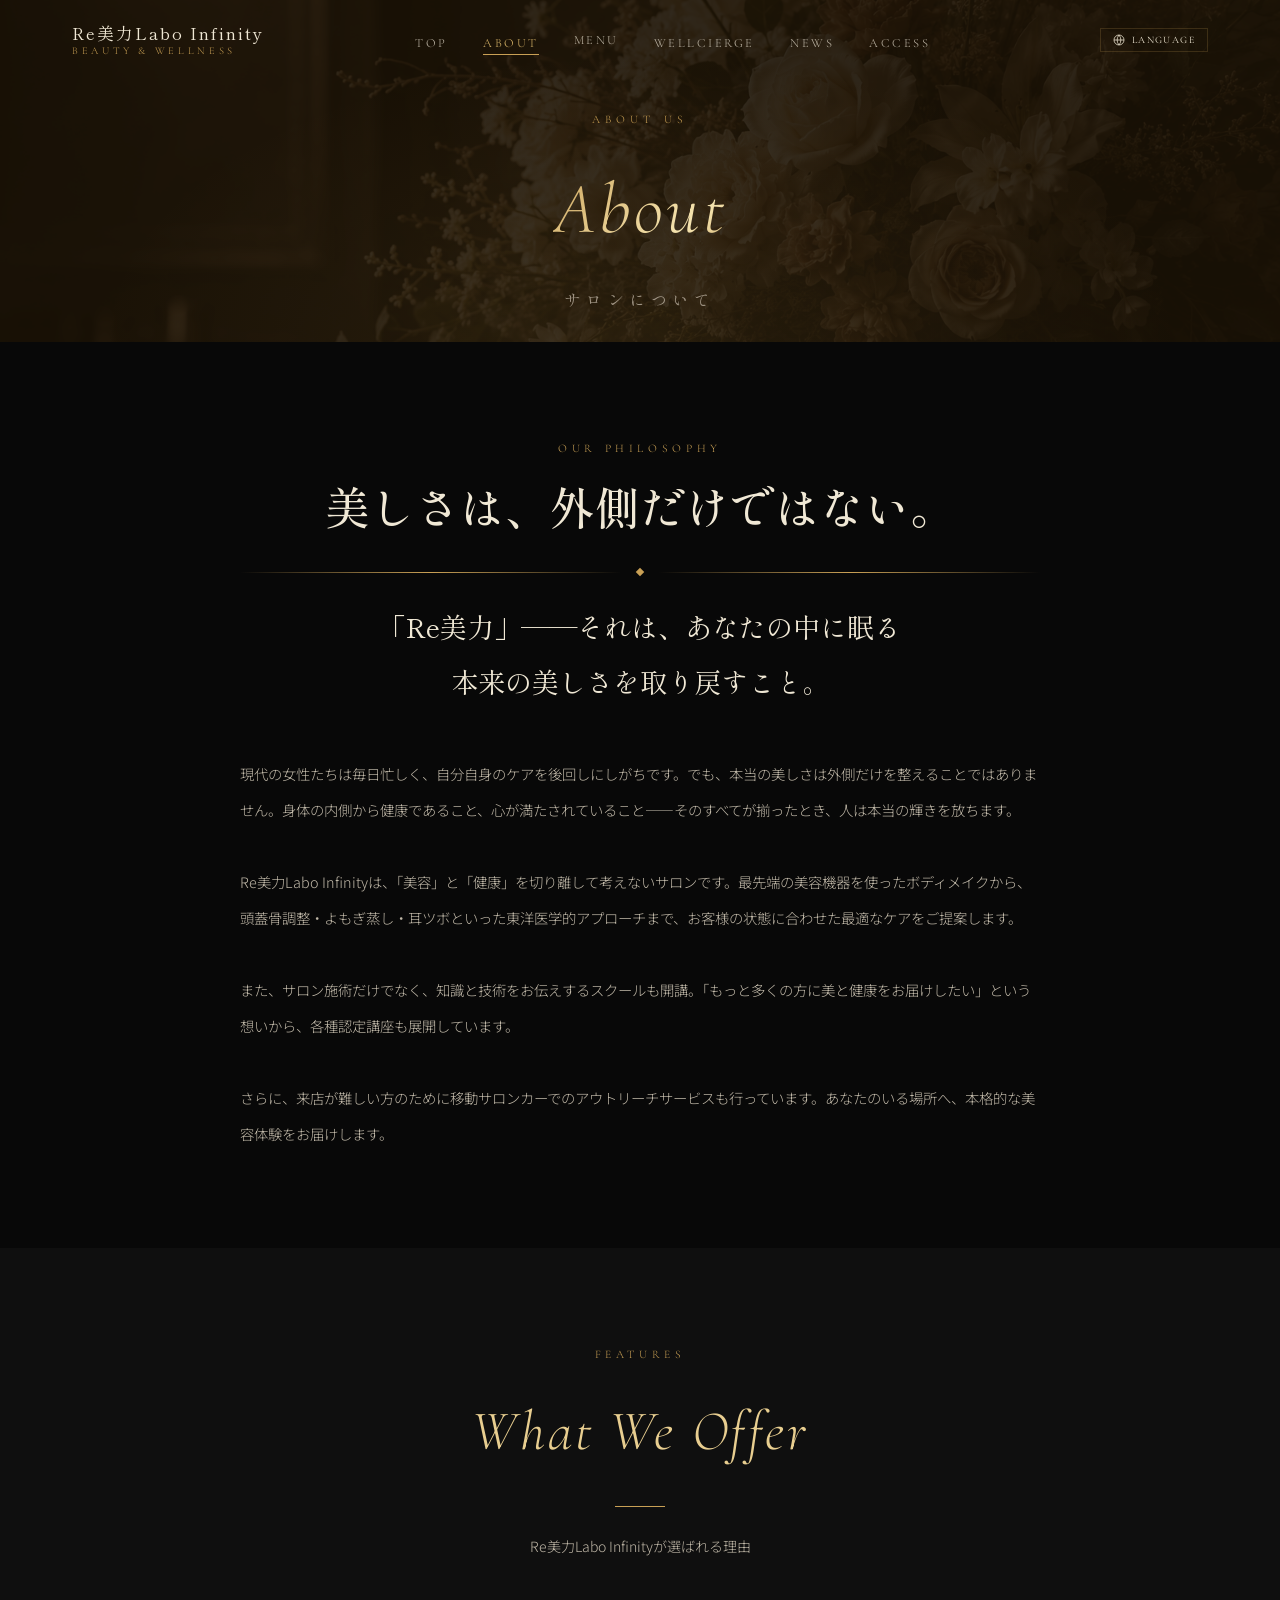
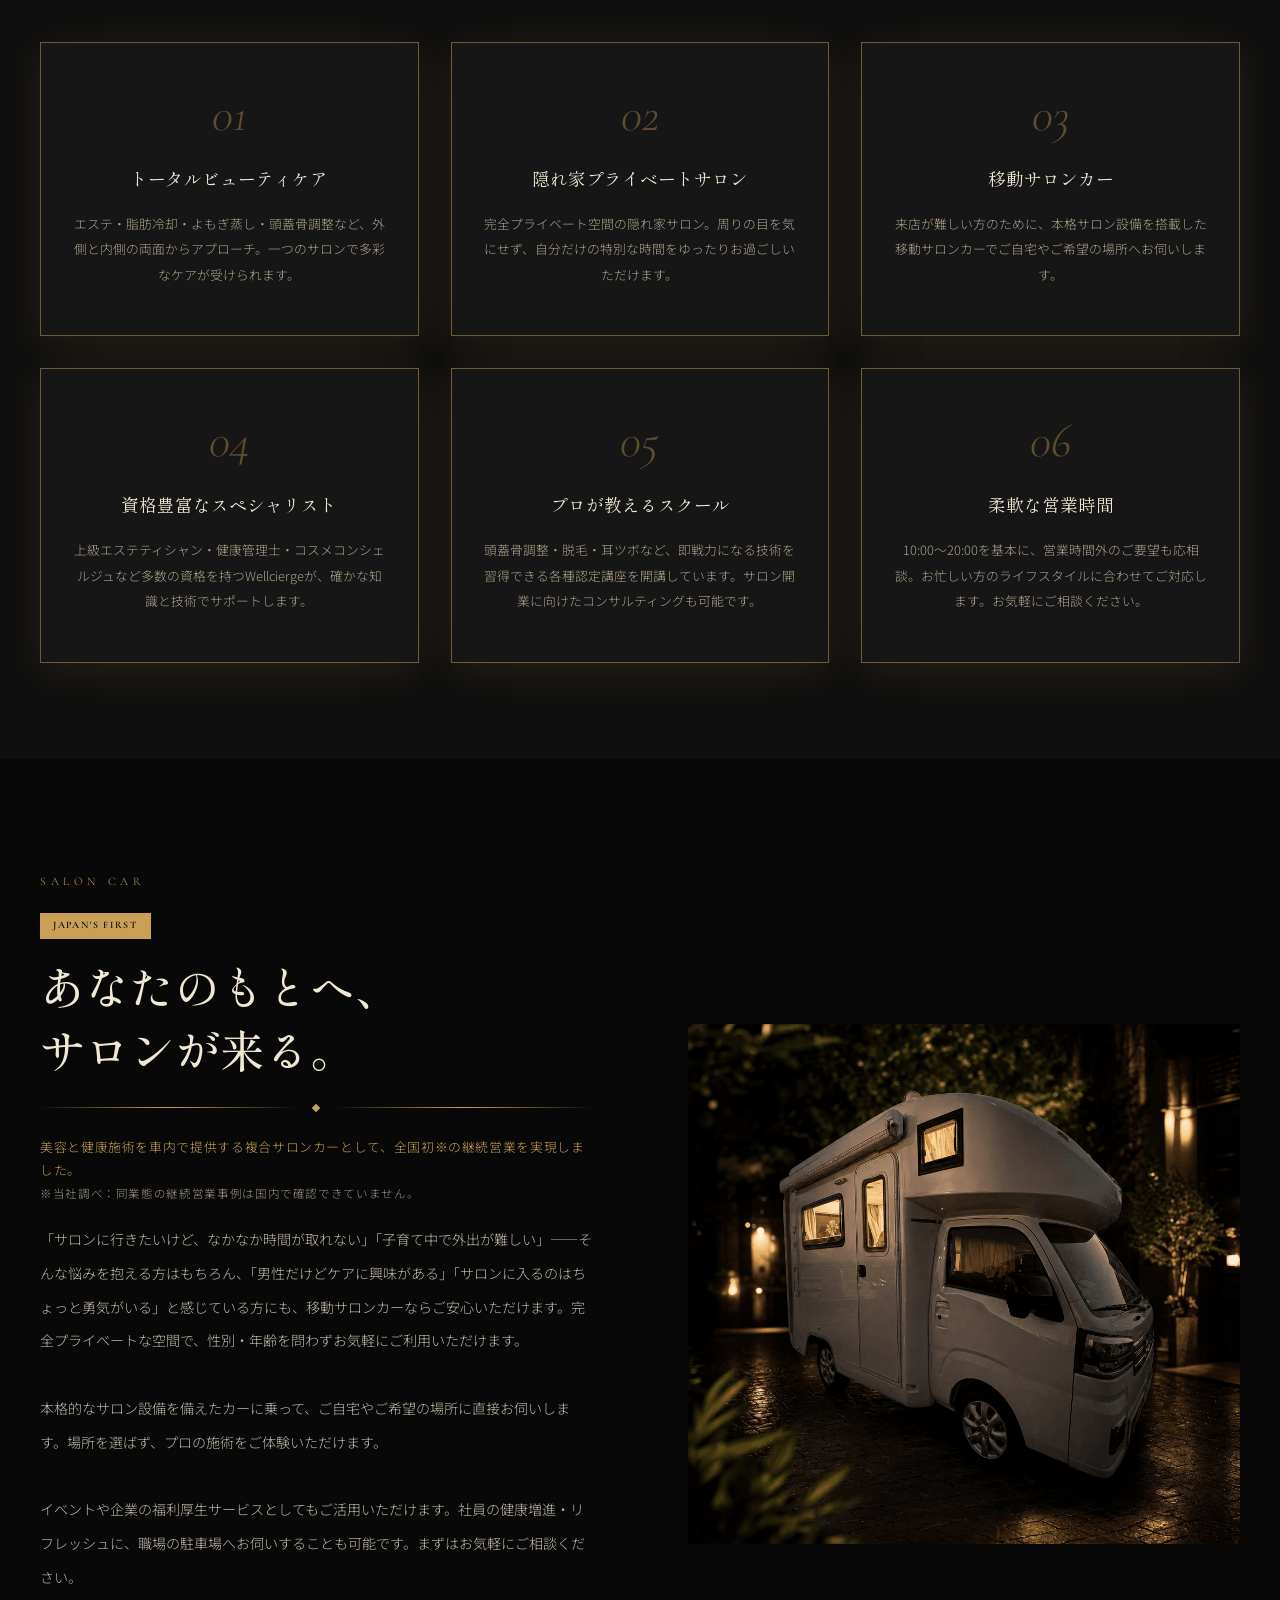
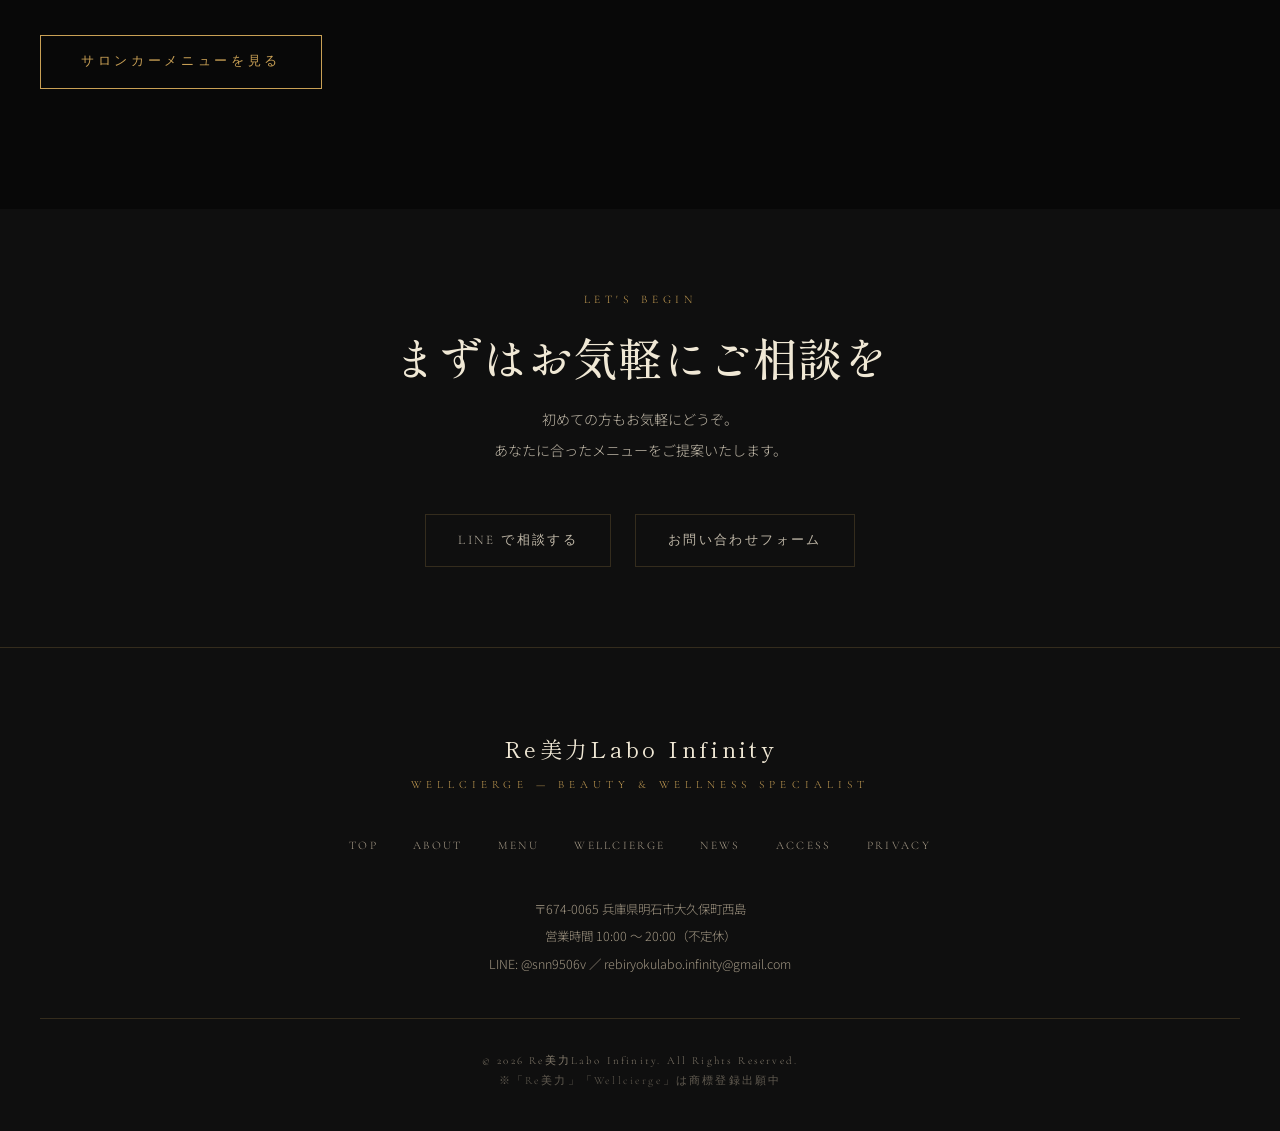
==== commit ded1d457: "全国初バッジ追加・ニュース記事追加・1ショット料金変更" ====
--- a/about.html
+++ b/about.html
@@ -168,12 +168,14 @@
       <div class="concept-grid">
         <div class="concept-text fade-in-left">
           <span class="section-tag">Salon Car</span>
+          <div style="display:inline-block; background:var(--gold); color:var(--bg-dark,#1A1A1A); font-size:0.62rem; font-weight:600; letter-spacing:0.18em; padding:0.25rem 0.8rem; font-family:var(--font-en-serif); margin-bottom:1rem;">JAPAN'S FIRST</div>
           <h2 class="section-title">あなたのもとへ、<br>サロンが来る。</h2>
           <div class="ornament">
             <div class="ornament-line"></div>
             <div class="ornament-diamond"></div>
             <div class="ornament-line"></div>
           </div>
+          <p style="font-size:0.8rem; color:var(--gold); margin-bottom:1.2rem; letter-spacing:0.05em;">美容と健康施術を車内で提供する複合サロンカーとして、全国初※の継続営業を実現しました。<br><span style="font-size:0.72rem; color:var(--text-muted, #888);">※当社調べ：同業態の継続営業事例は国内で確認できていません。</span></p>
           <p class="concept-body">
             「サロンに行きたいけど、なかなか時間が取れない」「子育て中で外出が難しい」——そんな悩みを抱える方はもちろん、「男性だけどケアに興味がある」「サロンに入るのはちょっと勇気がいる」と感じている方にも、移動サロンカーならご安心いただけます。完全プライベートな空間で、性別・年齢を問わずお気軽にご利用いただけます。<br><br>
             本格的なサロン設備を備えたカーに乗って、ご自宅やご希望の場所に直接お伺いします。場所を選ばず、プロの施術をご体験いただけます。<br><br>
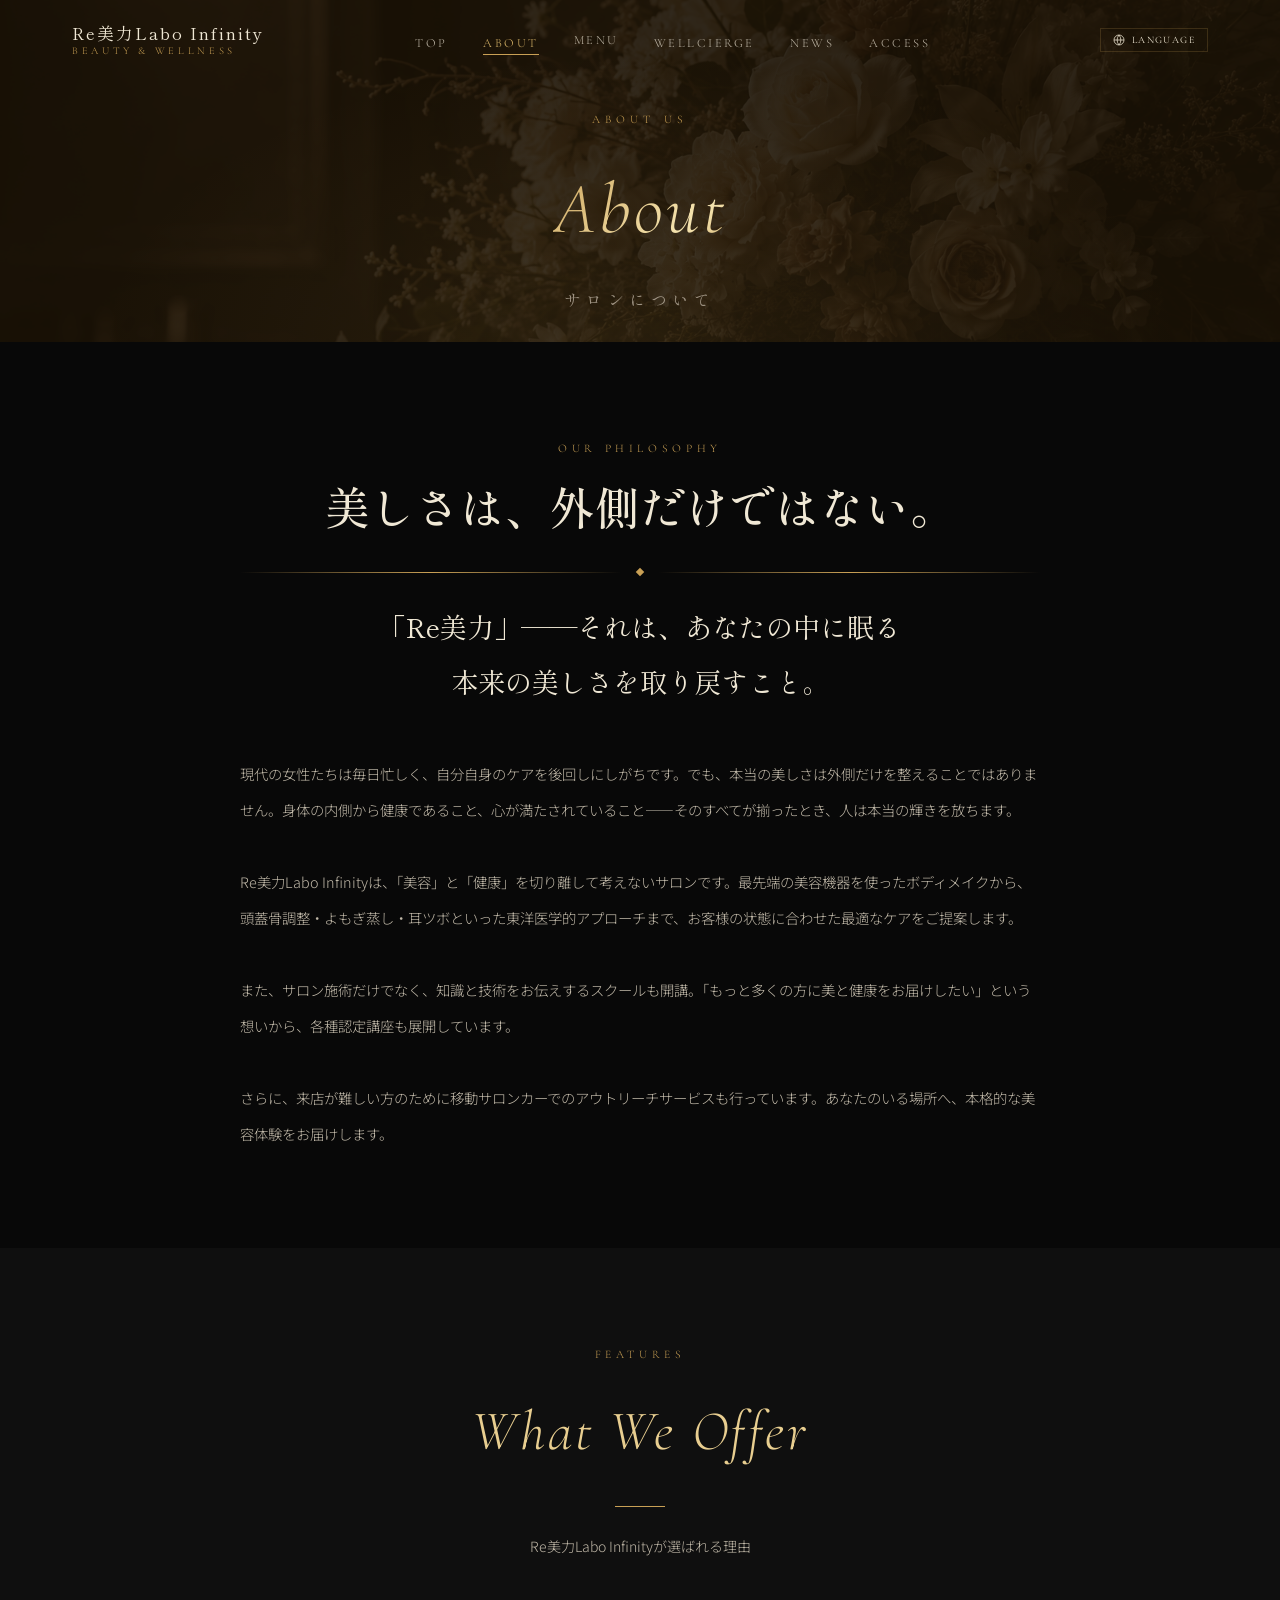
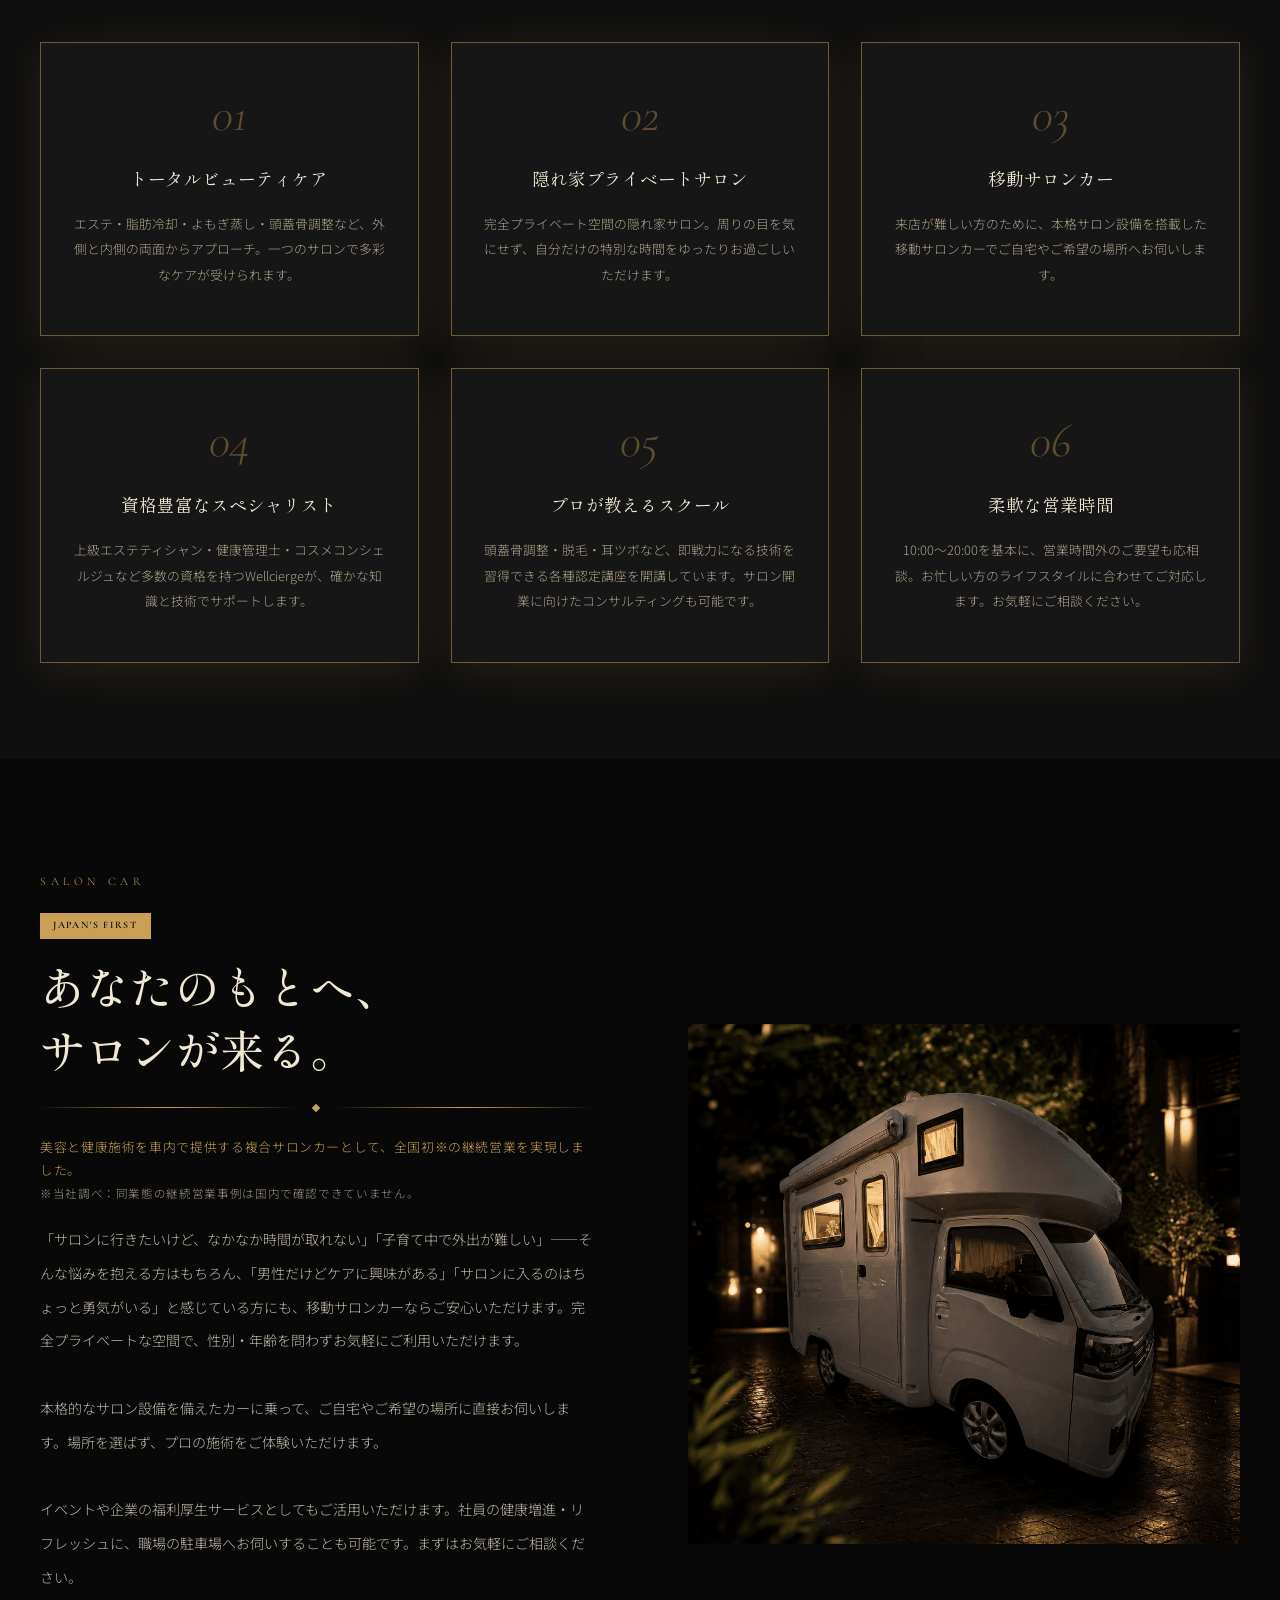
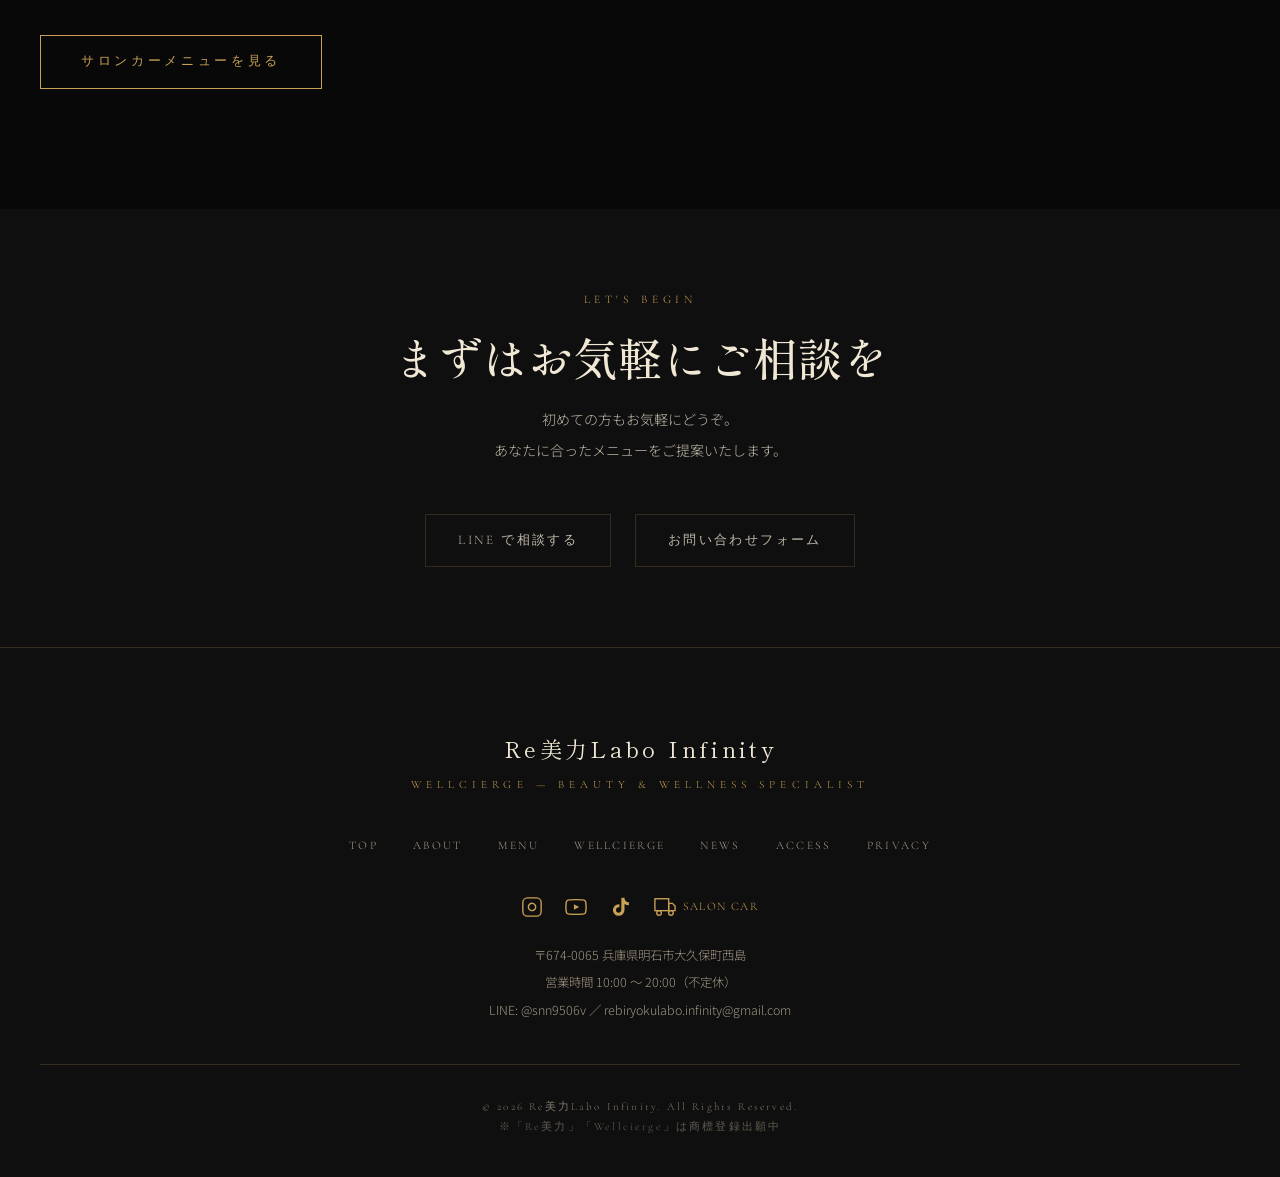
==== commit 5d029445: "サイト改善一式：画像英名化・OGP修正・SNSフッター追加・最寄り駅表記変更 - 日本語ファイル名の画像43件を英数字名にリネームし全参照を更新 - OGPのog:url/og:imageが旧ドメイン" ====
--- a/about.html
+++ b/about.html
@@ -5,13 +5,13 @@
   <meta name="viewport" content="width=device-width, initial-scale=1.0">
   <title>About | Re美力Labo Infinity</title>
   <meta name="description" content="Re美力Labo Infinityのコンセプトと想いをご紹介します。明石市の隠れ家サロン＆スクール。">
-  <link rel="icon" type="image/png" href="images/logo-black店名無し.png">
+  <link rel="icon" type="image/png" href="images/logo-black.png">
   <meta property="og:site_name" content="Re美力Labo Infinity">
   <meta property="og:title" content="About | Re美力Labo Infinity">
   <meta property="og:description" content="Re美力Labo Infinityのコンセプトと想いをご紹介します。明石市の隠れ家サロン＆スクール。">
   <meta property="og:type" content="website">
-  <meta property="og:url" content="https://rebiryoku-infinity.netlify.app/about.html">
-  <meta property="og:image" content="https://rebiryoku-infinity.netlify.app/lp/images/サロンイメージ画像.png">
+  <meta property="og:url" content="https://rebiryokulabo-infinity-salon.netlify.app/about.html">
+  <meta property="og:image" content="https://rebiryokulabo-infinity-salon.netlify.app/images/salon-image.png">
   <meta name="twitter:card" content="summary_large_image">
   <link rel="stylesheet" href="css/style.css">
 </head>
@@ -70,7 +70,7 @@
 
   <!-- ===== PAGE HERO ===== -->
   <div class="page-hero">
-    <img class="page-hero-image" src="images/バナー１.png" alt="About" fetchpriority="high">
+    <img class="page-hero-image" src="images/banner-1.png" alt="About" fetchpriority="high">
     <div class="page-hero-content">
       <span class="page-hero-tag">About Us</span>
       <h1 class="page-hero-title gold-text">About</h1>
@@ -184,7 +184,7 @@
           <a href="menu.html" class="btn btn-gold"><span>サロンカーメニューを見る</span></a>
         </div>
         <div class="concept-image-wrap fade-in-right">
-          <img src="images/TOPサロンカーメニューページ用画像.png" alt="移動サロンカー">
+          <img src="images/top-menu-saloncar.png" alt="移動サロンカー">
         </div>
       </div>
     </div>
@@ -200,7 +200,7 @@
           初めての方もお気軽にどうぞ。<br>あなたに合ったメニューをご提案いたします。
         </p>
         <div class="sns-links">
-          <a href="https://line.me/ti/p/@snn9506v" class="sns-link" target="_blank" rel="noopener">
+          <a href="https://lin.ee/R1osLt2" class="sns-link" target="_blank" rel="noopener">
             LINE で相談する
           </a>
           <a href="https://docs.google.com/forms/d/e/1FAIpQLSfiTeY6coS5xLp5Zf1o92QB1NUmzGNv9Fzl4UUfUg1ZlBwT3A/viewform?usp=header" class="sns-link" target="_blank" rel="noopener">
@@ -225,6 +225,21 @@
         <a href="access.html">Access</a>
         <a href="privacy.html">Privacy</a>
       </nav>
+      <div class="footer-sns" style="display:flex; justify-content:center; align-items:center; gap:1.4rem; margin-bottom:1.5rem;">
+        <a href="https://www.instagram.com/re.biryoku.labo_infinity/" target="_blank" rel="noopener" aria-label="Instagram" style="color:var(--gold); display:inline-flex;">
+          <svg width="22" height="22" viewBox="0 0 24 24" fill="none" stroke="currentColor" stroke-width="1.5"><rect x="2" y="2" width="20" height="20" rx="5" ry="5"/><path d="M16 11.37A4 4 0 1112.63 8 4 4 0 0116 11.37z"/><line x1="17.5" y1="6.5" x2="17.51" y2="6.5"/></svg>
+        </a>
+        <a href="https://www.youtube.com/@Re.BiryokuLabo.Infinity" target="_blank" rel="noopener" aria-label="YouTube" style="color:var(--gold); display:inline-flex;">
+          <svg width="22" height="22" viewBox="0 0 24 24" fill="none" stroke="currentColor" stroke-width="1.5"><path d="M22.54 6.42a2.78 2.78 0 00-1.95-1.96C18.88 4 12 4 12 4s-6.88 0-8.59.46A2.78 2.78 0 001.46 6.42 29 29 0 001 12a29 29 0 00.46 5.58 2.78 2.78 0 001.95 1.96C5.12 20 12 20 12 20s6.88 0 8.59-.46a2.78 2.78 0 001.95-1.96A29 29 0 0023 12a29 29 0 00-.46-5.58z"/><polygon points="9.75 15.02 15.5 12 9.75 8.98 9.75 15.02" fill="currentColor" stroke="none"/></svg>
+        </a>
+        <a href="https://lite.tiktok.com/t/ZS9YCgwN4aj5a-8bNzo/" target="_blank" rel="noopener" aria-label="TikTok" style="color:var(--gold); display:inline-flex;">
+          <svg width="22" height="22" viewBox="0 0 24 24" fill="currentColor"><path d="M19.59 6.69a4.83 4.83 0 01-3.77-4.25V2h-3.45v13.67a2.89 2.89 0 01-2.88 2.5 2.89 2.89 0 01-2.89-2.89 2.89 2.89 0 012.89-2.89c.28 0 .54.04.79.1V9.01a6.33 6.33 0 00-.79-.05 6.34 6.34 0 00-6.34 6.34 6.34 6.34 0 006.34 6.34 6.34 6.34 0 006.33-6.34V8.69a8.18 8.18 0 004.78 1.52V6.76a4.85 4.85 0 01-1.01-.07z"/></svg>
+        </a>
+        <a href="https://infinity-mobility-salon.netlify.app/" target="_blank" rel="noopener" aria-label="移動サロンカーLP" style="color:var(--gold); display:inline-flex; align-items:center; gap:0.4rem; font-size:0.72rem; letter-spacing:0.12em; text-decoration:none; font-family:var(--font-en-serif);">
+          <svg width="22" height="22" viewBox="0 0 24 24" fill="none" stroke="currentColor" stroke-width="1.5"><rect x="1" y="3" width="15" height="13"/><polygon points="16 8 20 8 23 11 23 16 16 16 16 8"/><circle cx="5.5" cy="18.5" r="2.5"/><circle cx="18.5" cy="18.5" r="2.5"/></svg>
+          SALON CAR
+        </a>
+      </div>
       <div class="footer-info">
         〒674-0065 兵庫県明石市大久保町西島<br>
         営業時間 10:00〜20:00（不定休）<br>
--- a/css/style.css
+++ b/css/style.css
@@ -878,6 +878,8 @@
   margin-bottom: 4rem;
   gap: 0;
   overflow-x: auto;
+  scrollbar-width: none;
+  -ms-overflow-style: none;
 }
 
 .menu-tab {
@@ -1435,6 +1437,10 @@
 .access-dl dd a:hover {
   color: var(--gold-shimmer);
   text-decoration-color: var(--gold);
+}
+
+.menu-tabs::-webkit-scrollbar {
+  display: none;
 }
 
 .map-wrap {
@@ -1744,6 +1750,34 @@
     display: flex;
   }
 
+  .logo-main {
+    font-size: 0.88rem;
+    letter-spacing: 0.06em;
+  }
+
+  .logo-sub {
+    display: none;
+  }
+
+  .scroll-indicator {
+    display: none;
+  }
+
+  .hero {
+    height: auto;
+    min-height: 100svh;
+    overflow: visible;
+  }
+
+  .hero-content {
+    padding-top: calc(var(--nav-height) + 1rem);
+    padding-bottom: 3rem;
+  }
+
+  .map-wrap {
+    aspect-ratio: 1/1;
+  }
+
   .concept-grid {
     grid-template-columns: 1fr;
     gap: 3rem;
@@ -1803,6 +1837,13 @@
   .hero-buttons {
     flex-direction: column;
     align-items: center;
+  }
+
+  .btn {
+    white-space: nowrap;
+    padding: 0.9rem 1.8rem;
+    font-size: 0.78rem;
+    letter-spacing: 0.18em;
   }
 
   .menu-tab {
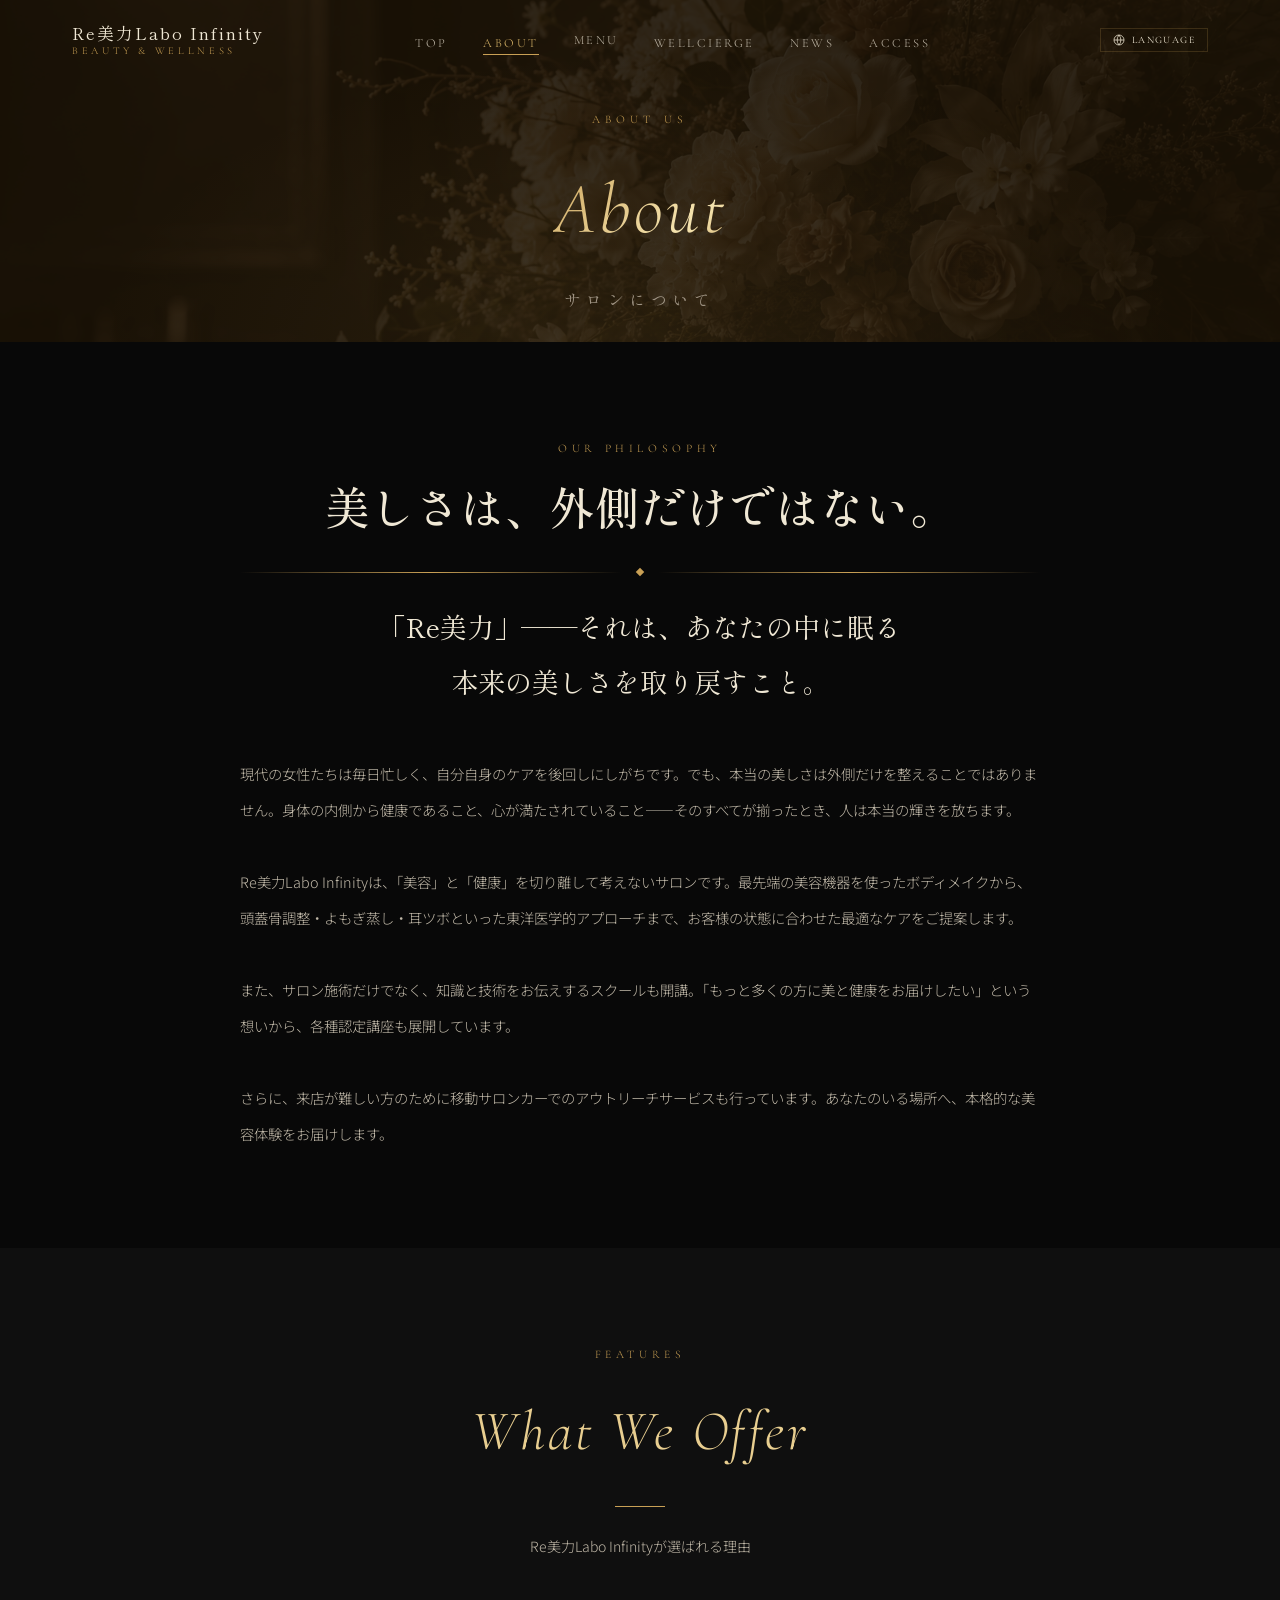
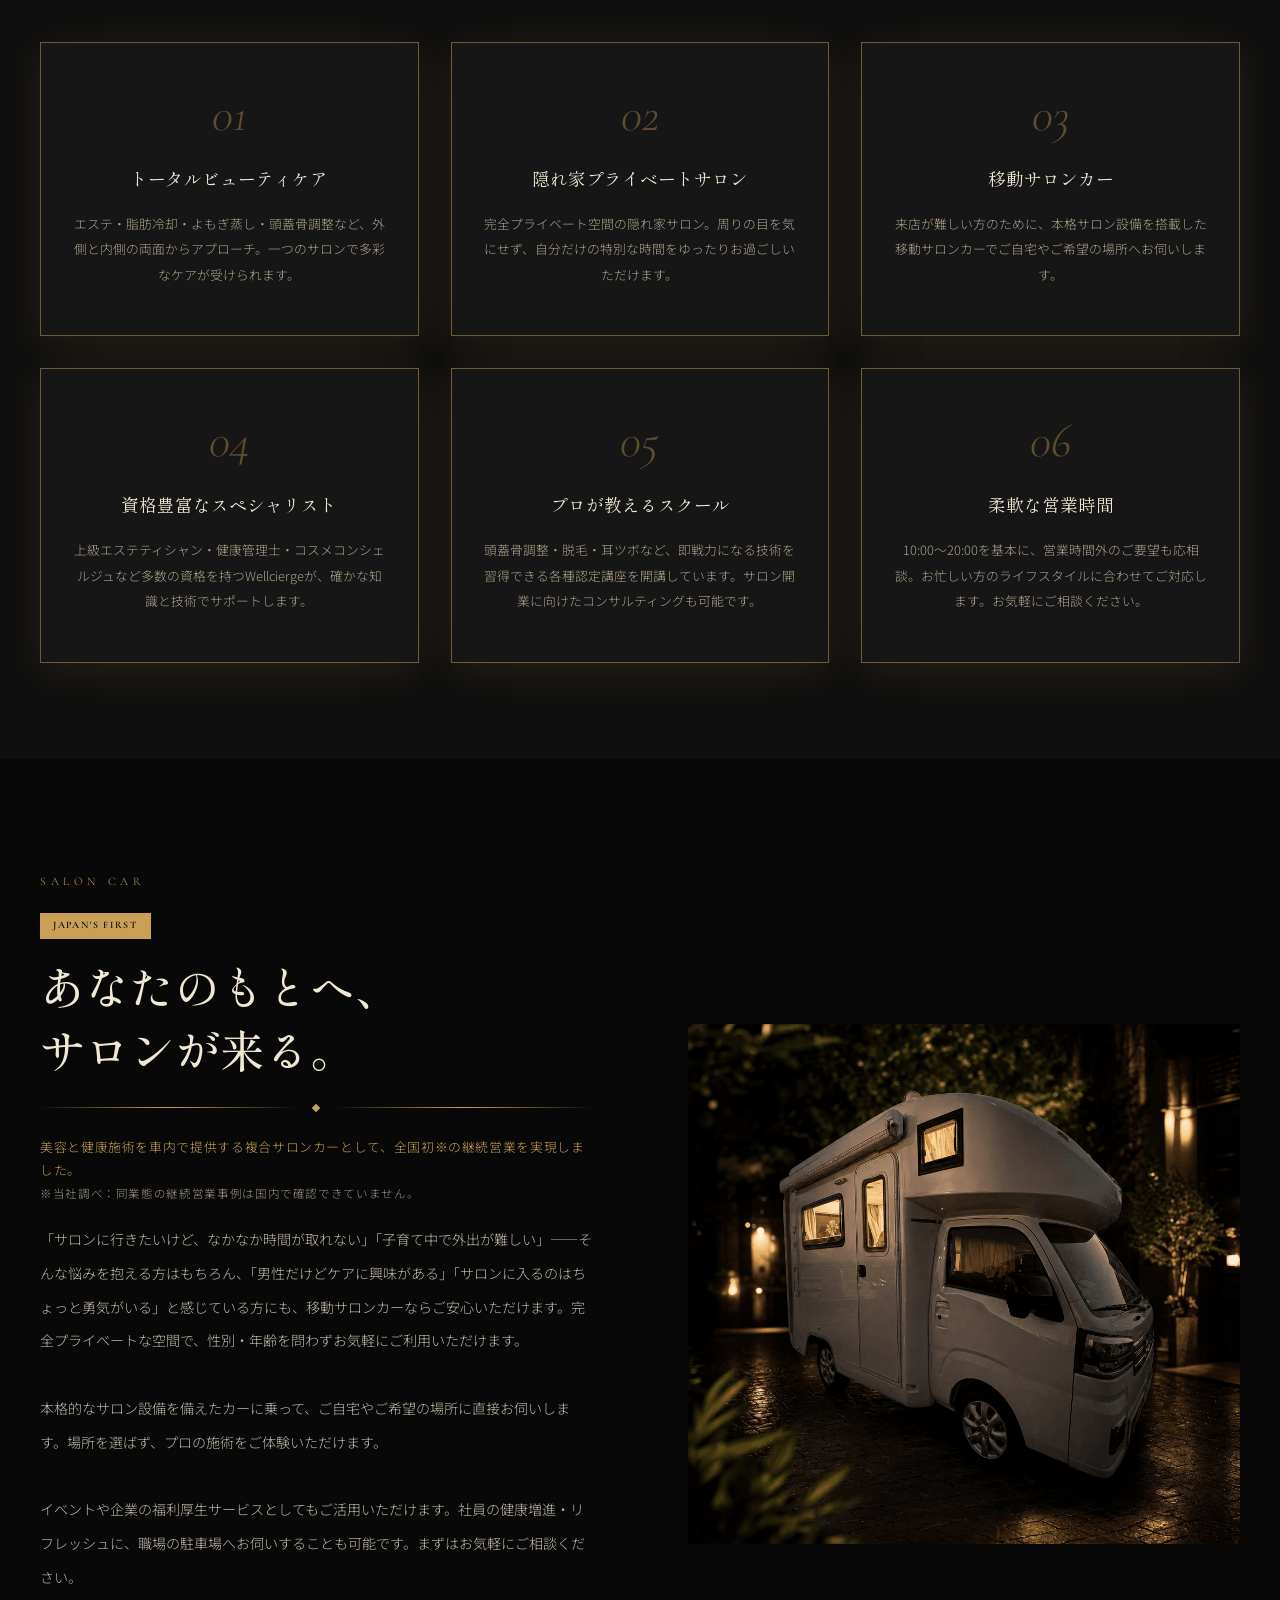
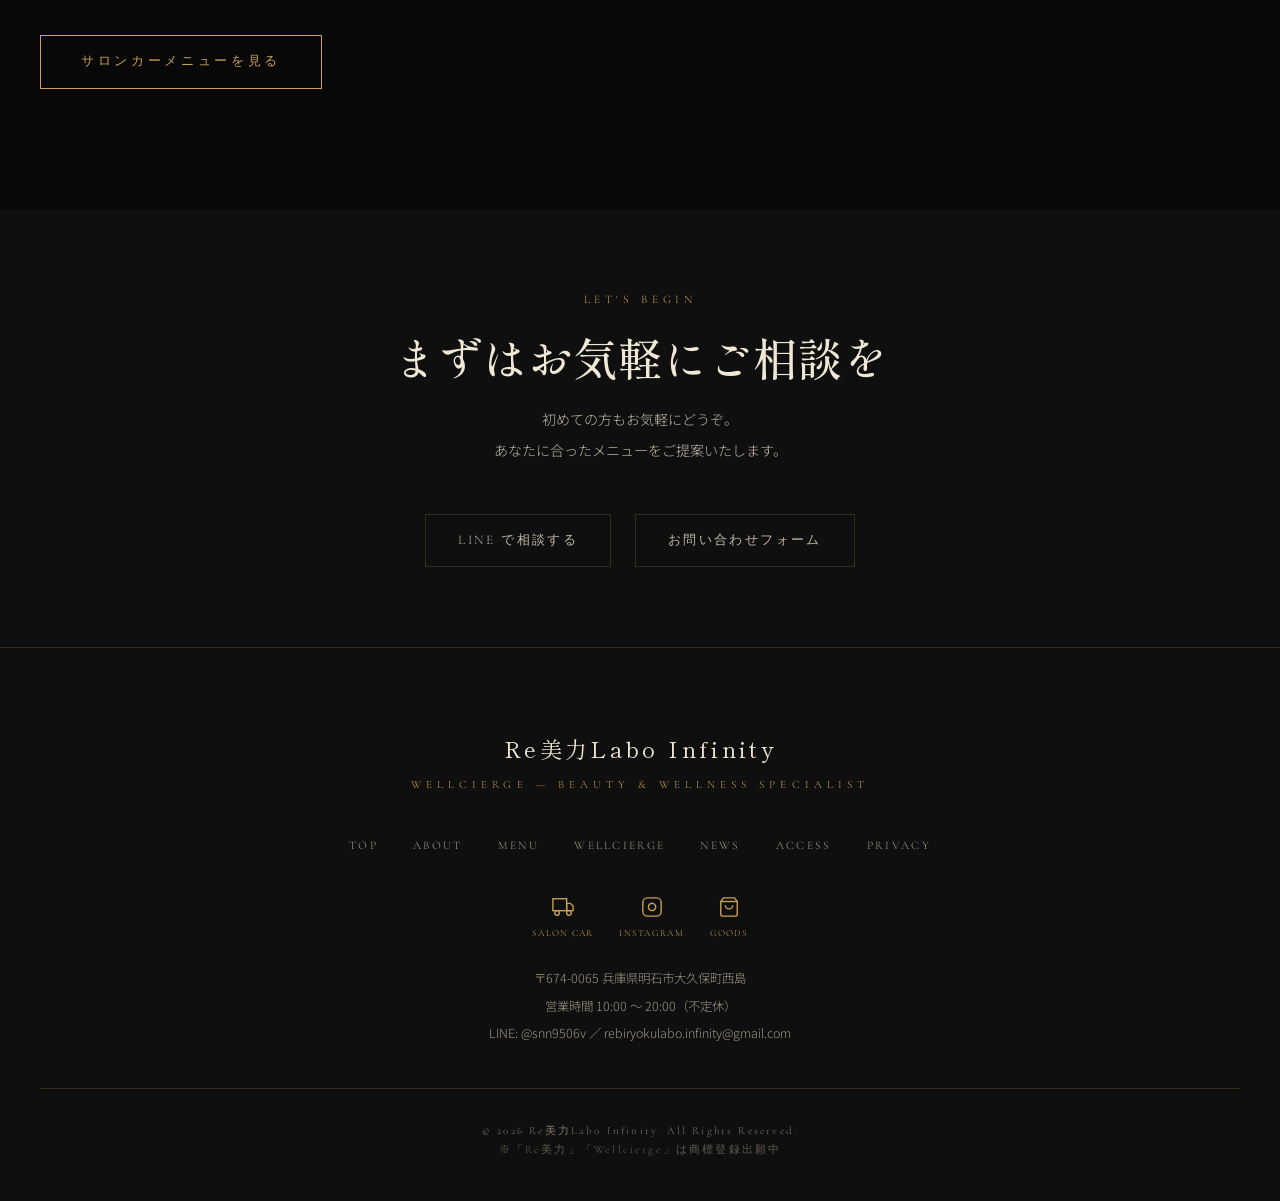
==== commit bfc93c99: "フッター・SNSリンクをOFFICIAL/Instagram/GOODSの3つに整理（YouTube・TikTokは非表示に） Co-Authored-By: Claude Fable 5 <nore" ====
--- a/about.html
+++ b/about.html
@@ -225,19 +225,18 @@
         <a href="access.html">Access</a>
         <a href="privacy.html">Privacy</a>
       </nav>
-      <div class="footer-sns" style="display:flex; justify-content:center; align-items:center; gap:1.4rem; margin-bottom:1.5rem;">
-        <a href="https://www.instagram.com/re.biryoku.labo_infinity/" target="_blank" rel="noopener" aria-label="Instagram" style="color:var(--gold); display:inline-flex;">
+      <div class="footer-sns" style="display:flex; justify-content:center; align-items:flex-start; gap:1.6rem; margin-bottom:1.5rem;">
+        <a href="https://infinity-mobility-salon.netlify.app/" target="_blank" rel="noopener" aria-label="移動サロンカー公式サイト" style="display:flex; flex-direction:column; align-items:center; gap:0.45rem; color:var(--gold); text-decoration:none;">
+          <svg width="22" height="22" viewBox="0 0 24 24" fill="none" stroke="currentColor" stroke-width="1.5"><rect x="1" y="3" width="15" height="13"/><polygon points="16 8 20 8 23 11 23 16 16 16 16 8"/><circle cx="5.5" cy="18.5" r="2.5"/><circle cx="18.5" cy="18.5" r="2.5"/></svg>
+          <span style="font-size:0.58rem; letter-spacing:0.14em; font-family:var(--font-en-serif);">SALON CAR</span>
+        </a>
+        <a href="https://www.instagram.com/re.biryoku.labo_infinity/" target="_blank" rel="noopener" aria-label="Instagram" style="display:flex; flex-direction:column; align-items:center; gap:0.45rem; color:var(--gold); text-decoration:none;">
           <svg width="22" height="22" viewBox="0 0 24 24" fill="none" stroke="currentColor" stroke-width="1.5"><rect x="2" y="2" width="20" height="20" rx="5" ry="5"/><path d="M16 11.37A4 4 0 1112.63 8 4 4 0 0116 11.37z"/><line x1="17.5" y1="6.5" x2="17.51" y2="6.5"/></svg>
+          <span style="font-size:0.58rem; letter-spacing:0.14em; font-family:var(--font-en-serif);">INSTAGRAM</span>
         </a>
-        <a href="https://www.youtube.com/@Re.BiryokuLabo.Infinity" target="_blank" rel="noopener" aria-label="YouTube" style="color:var(--gold); display:inline-flex;">
-          <svg width="22" height="22" viewBox="0 0 24 24" fill="none" stroke="currentColor" stroke-width="1.5"><path d="M22.54 6.42a2.78 2.78 0 00-1.95-1.96C18.88 4 12 4 12 4s-6.88 0-8.59.46A2.78 2.78 0 001.46 6.42 29 29 0 001 12a29 29 0 00.46 5.58 2.78 2.78 0 001.95 1.96C5.12 20 12 20 12 20s6.88 0 8.59-.46a2.78 2.78 0 001.95-1.96A29 29 0 0023 12a29 29 0 00-.46-5.58z"/><polygon points="9.75 15.02 15.5 12 9.75 8.98 9.75 15.02" fill="currentColor" stroke="none"/></svg>
-        </a>
-        <a href="https://lite.tiktok.com/t/ZS9YCgwN4aj5a-8bNzo/" target="_blank" rel="noopener" aria-label="TikTok" style="color:var(--gold); display:inline-flex;">
-          <svg width="22" height="22" viewBox="0 0 24 24" fill="currentColor"><path d="M19.59 6.69a4.83 4.83 0 01-3.77-4.25V2h-3.45v13.67a2.89 2.89 0 01-2.88 2.5 2.89 2.89 0 01-2.89-2.89 2.89 2.89 0 012.89-2.89c.28 0 .54.04.79.1V9.01a6.33 6.33 0 00-.79-.05 6.34 6.34 0 00-6.34 6.34 6.34 6.34 0 006.34 6.34 6.34 6.34 0 006.33-6.34V8.69a8.18 8.18 0 004.78 1.52V6.76a4.85 4.85 0 01-1.01-.07z"/></svg>
-        </a>
-        <a href="https://infinity-mobility-salon.netlify.app/" target="_blank" rel="noopener" aria-label="移動サロンカーLP" style="color:var(--gold); display:inline-flex; align-items:center; gap:0.4rem; font-size:0.72rem; letter-spacing:0.12em; text-decoration:none; font-family:var(--font-en-serif);">
-          <svg width="22" height="22" viewBox="0 0 24 24" fill="none" stroke="currentColor" stroke-width="1.5"><rect x="1" y="3" width="15" height="13"/><polygon points="16 8 20 8 23 11 23 16 16 16 16 8"/><circle cx="5.5" cy="18.5" r="2.5"/><circle cx="18.5" cy="18.5" r="2.5"/></svg>
-          SALON CAR
+        <a href="https://suzuri.jp/Re-BiryokuLabo-Infinity" target="_blank" rel="noopener" aria-label="オリジナルグッズ" style="display:flex; flex-direction:column; align-items:center; gap:0.45rem; color:var(--gold); text-decoration:none;">
+          <svg width="22" height="22" viewBox="0 0 24 24" fill="none" stroke="currentColor" stroke-width="1.5"><path d="M6 2L3 6v14a2 2 0 002 2h14a2 2 0 002-2V6l-3-4z"/><line x1="3" y1="6" x2="21" y2="6"/><path d="M16 10a4 4 0 01-8 0"/></svg>
+          <span style="font-size:0.58rem; letter-spacing:0.14em; font-family:var(--font-en-serif);">GOODS</span>
         </a>
       </div>
       <div class="footer-info">
